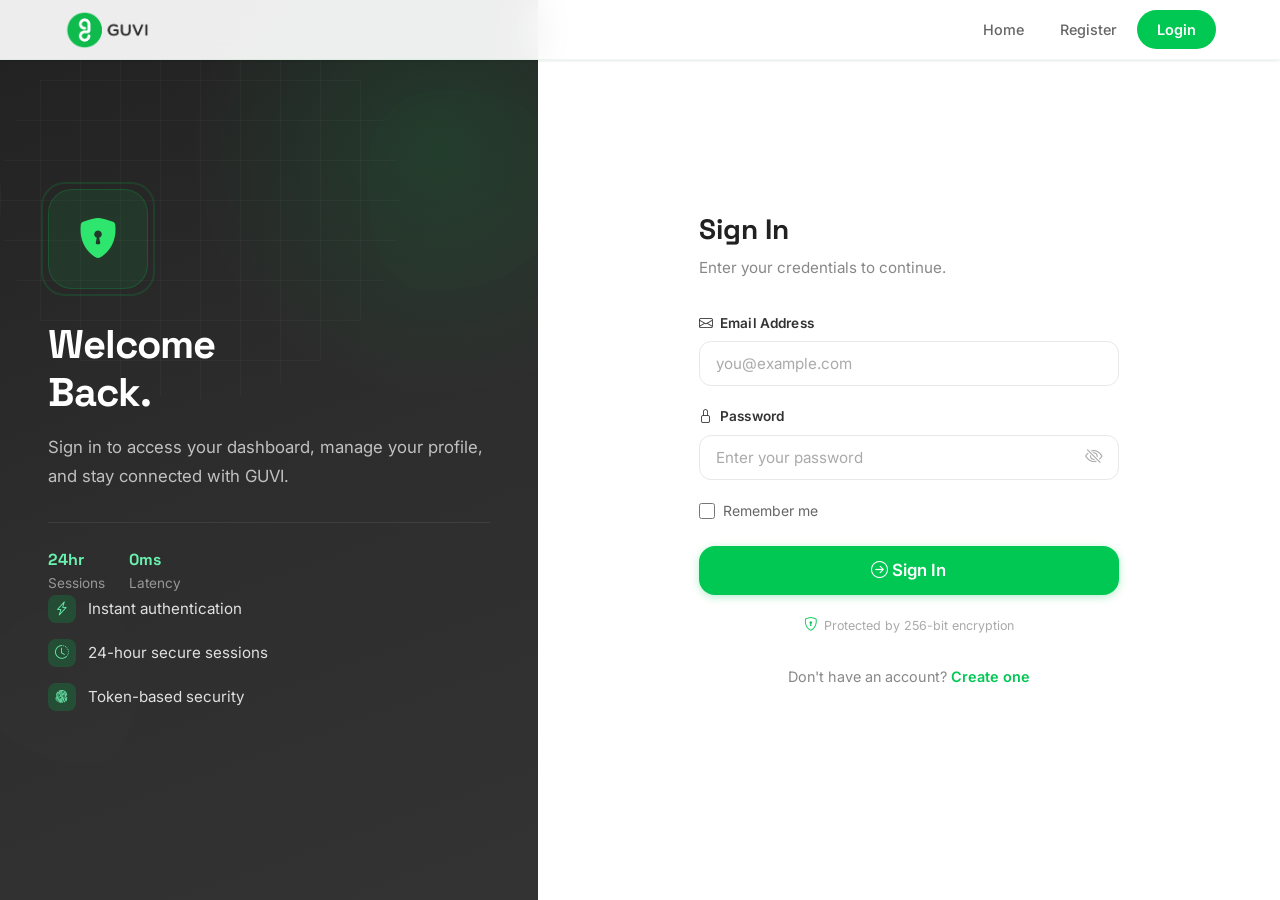
==== login.html @ ca003073 "GUVI User Registration & Profile Management System - HCL Internship Project" ====
<!DOCTYPE html>
<html lang="en">
<head>
    <meta charset="UTF-8">
    <meta name="viewport" content="width=device-width, initial-scale=1.0">
    <title>Login — GUVI</title>
    <link rel="preconnect" href="https://fonts.googleapis.com">
    <link rel="preconnect" href="https://fonts.gstatic.com" crossorigin>
    <link href="https://fonts.googleapis.com/css2?family=Space+Grotesk:wght@500;600;700&display=swap" rel="stylesheet">
    <link rel="icon" type="image/png" href="assets/Logo%20tab.png">
    <link rel="stylesheet" href="https://cdn.jsdelivr.net/npm/bootstrap-icons@1.11.0/font/bootstrap-icons.css">
    <link rel="stylesheet" href="css/style.css">
    <link rel="stylesheet" href="css/login.css">
</head>
<body>

    <!-- Navbar -->
    <nav class="guvi-navbar scrolled" id="navbar">
        <div class="container">
            <a class="navbar-brand" href="index.html" style="color:var(--gray-900)">
                <img src="assets/logo%20guvi%20frame.webp" alt="GUVI Logo" class="brand-logo">
            </a>
            <button class="nav-toggle" id="navToggle" style="color:var(--gray-900)"><i class="bi bi-list"></i></button>
            <div class="nav-links" id="navLinks">
                <a href="index.html" class="nav-link" style="color:var(--gray-600)">Home</a>
                <a href="register.html" class="nav-link" style="color:var(--gray-600)">Register</a>
                <a href="login.html" class="nav-link btn-nav">Login</a>
            </div>
        </div>
    </nav>

    <!-- Auth Layout -->
    <div class="auth-page login-page">

        <!-- Brand Panel (Left) -->
        <div class="auth-brand">
            <div class="floating-shapes">
                <div class="shape blob-1"></div>
                <div class="shape blob-2"></div>
            </div>
            <div class="auth-brand-content">
                <div class="login-hero-icon">
                    <i class="bi bi-shield-lock-fill"></i>
                </div>
                <h1 style="font-family:'Space Grotesk',sans-serif;">Welcome<br>Back.</h1>
                <p>Sign in to access your dashboard, manage your profile, and stay connected with GUVI.</p>
                <div class="brand-trust">
                    <div class="trust-stat"><span>24hr</span> Sessions</div>
                    <div class="trust-stat"><span>0ms</span> Latency</div>
                </div>
                <div class="auth-features">
                    <div class="auth-feature">
                        <i class="bi bi-lightning-charge"></i>
                        <span>Instant authentication</span>
                    </div>
                    <div class="auth-feature">
                        <i class="bi bi-clock-history"></i>
                        <span>24-hour secure sessions</span>
                    </div>
                    <div class="auth-feature">
                        <i class="bi bi-fingerprint"></i>
                        <span>Token-based security</span>
                    </div>
                </div>
            </div>
        </div>

        <!-- Form Panel (Right) -->
        <div class="auth-form-panel">
            <div class="auth-form-wrapper">
                <h2 style="font-family:'Space Grotesk',sans-serif;">Sign In</h2>
                <p class="lead">Enter your credentials to continue.</p>

                <form id="loginForm" class="login-form" novalidate>
                    <!-- Email -->
                    <div class="form-group">
                        <label class="form-label" for="email">
                            <i class="bi bi-envelope" style="margin-right:4px;"></i> Email Address
                        </label>
                        <input type="email" class="form-control" id="email" name="email" placeholder="you@example.com" autocomplete="email" required>
                        <div class="form-hint" id="emailHint"></div>
                    </div>

                    <!-- Password -->
                    <div class="form-group">
                        <label class="form-label" for="password">
                            <i class="bi bi-lock" style="margin-right:4px;"></i> Password
                        </label>
                        <div class="input-icon-wrapper">
                            <input type="password" class="form-control" id="password" name="password" placeholder="Enter your password" autocomplete="current-password" required>
                            <button type="button" class="toggle-btn" data-target="password" aria-label="Toggle password visibility">
                                <i class="bi bi-eye-slash"></i>
                            </button>
                        </div>
                    </div>

                    <!-- Remember / Forgot -->
                    <div class="remember-group">
                        <label>
                            <input type="checkbox" id="rememberMe"> Remember me
                        </label>
                    </div>

                    <!-- Submit -->
                    <button type="submit" class="btn btn-primary btn-lg btn-block btn-glow" id="submitBtn">
                        <span class="btn-text"><i class="bi bi-arrow-right-circle"></i> Sign In</span>
                        <span class="spinner" style="display:none;"></span>
                    </button>

                    <div class="secure-note">
                        <i class="bi bi-shield-lock"></i> Protected by 256-bit encryption
                    </div>
                </form>

                <div class="auth-footer">
                    Don't have an account? <a href="register.html">Create one</a>
                </div>
            </div>
        </div>
    </div>

    <!-- Toast Container -->
    <div id="toast-container"></div>

    <!-- Scripts -->
    <script src="https://cdn.jsdelivr.net/npm/jquery@3.7.1/dist/jquery.min.js"></script>
    <script src="js/login.js"></script>
</body>
</html>
---- css/style.css ----
/* =====================================================
   GUVI — Global Design System
   User Registration & Profile Management
   ===================================================== */

@import url('https://fonts.googleapis.com/css2?family=Inter:wght@300;400;500;600;700;800;900&display=swap');
@import url('https://fonts.googleapis.com/css2?family=Space+Grotesk:wght@500;600;700&display=swap');

/* ==================== CSS Variables ==================== */
/* Palette sourced from guvi.in brand */
:root {
    --primary: #00C853;
    --primary-light: #2EE66D;
    --primary-lighter: #69F0AE;
    --primary-dark: #00A844;
    --primary-50: #E8F5E9;

    --secondary: #2D2D2D;
    --secondary-light: #444444;
    --secondary-lighter: #666666;

    --accent: #FF5252;
    --accent-light: #FF867F;

    --success: #00C853;
    --error: #FF5252;
    --warning: #FFC107;
    --info: #2196F3;

    --gray-900: #212121;
    --gray-800: #2D2D2D;
    --gray-700: #333333;
    --gray-600: #666666;
    --gray-500: #888888;
    --gray-400: #AAAAAA;
    --gray-300: #D0D0D0;
    --gray-200: #E8E8E8;
    --gray-100: #F2F2F2;
    --gray-50: #F9F9F9;
    --white: #FFFFFF;

    --gradient-brand: linear-gradient(135deg, #00C853 0%, #00E676 100%);
    --gradient-hero: linear-gradient(160deg, #212121 0%, #2D2D2D 50%, #333333 100%);
    --gradient-dark: linear-gradient(135deg, #212121 0%, #2D2D2D 100%);
    --gradient-card: linear-gradient(135deg, rgba(255,255,255,0.95), rgba(255,255,255,0.85));
    --gradient-primary: linear-gradient(135deg, #00C853, #00E676);

    --shadow-xs: 0 1px 2px rgba(0,0,0,0.04);
    --shadow-sm: 0 1px 3px rgba(0,0,0,0.08), 0 1px 2px rgba(0,0,0,0.04);
    --shadow-md: 0 4px 6px -1px rgba(0,0,0,0.07), 0 2px 4px -2px rgba(0,0,0,0.05);
    --shadow-lg: 0 10px 15px -3px rgba(0,0,0,0.08), 0 4px 6px -4px rgba(0,0,0,0.04);
    --shadow-xl: 0 20px 25px -5px rgba(0,0,0,0.08), 0 8px 10px -6px rgba(0,0,0,0.04);
    --shadow-2xl: 0 25px 50px -12px rgba(0,0,0,0.2);
    --shadow-glow: 0 0 30px rgba(0,200,83,0.25);

    --radius-sm: 6px;
    --radius-md: 8px;
    --radius-lg: 12px;
    --radius-xl: 16px;
    --radius-2xl: 24px;
    --radius-full: 9999px;

    --ease-out: cubic-bezier(0.4, 0, 0.2, 1);
    --ease-spring: cubic-bezier(0.34, 1.56, 0.64, 1);
}

/* ==================== Reset ==================== */
*, *::before, *::after { margin: 0; padding: 0; box-sizing: border-box; }
html { scroll-behavior: smooth; }
body {
    font-family: 'Inter', -apple-system, BlinkMacSystemFont, 'Segoe UI', sans-serif;
    font-size: 1rem;
    line-height: 1.6;
    color: var(--gray-700);
    background: var(--gray-50);
    overflow-x: hidden;
    -webkit-font-smoothing: antialiased;
    -moz-osx-font-smoothing: grayscale;
}
a { color: var(--primary); text-decoration: none; transition: color 0.2s; }
a:hover { color: var(--primary-dark); }
img { max-width: 100%; display: block; }
ul { list-style: none; }

/* ==================== Typography ==================== */
h1, h2, h3, h4, h5, h6 { color: var(--gray-900); font-weight: 700; line-height: 1.25; font-family: 'Space Grotesk', 'Inter', sans-serif; }
h1 { font-size: clamp(2rem, 5vw, 3.5rem); }
h2 { font-size: clamp(1.5rem, 3vw, 2.25rem); }
h3 { font-size: 1.5rem; }
h4 { font-size: 1.25rem; }
.text-gradient {
    background: var(--gradient-brand);
    -webkit-background-clip: text;
    -webkit-text-fill-color: transparent;
    background-clip: text;
}
.text-gradient-hero {
    background: linear-gradient(135deg, #00C853 0%, #69F0AE 50%, #00E676 100%);
    -webkit-background-clip: text;
    -webkit-text-fill-color: transparent;
    background-clip: text;
    font-weight: 900;
}
.hero-title { font-family: 'Space Grotesk', sans-serif; letter-spacing: -2px; }
.hero-subtitle { max-width: 560px; margin-left: auto; margin-right: auto; }
.text-green { color: var(--primary); }
.text-muted { color: var(--gray-500) !important; }
.lead { font-size: 1.125rem; color: var(--gray-500); line-height: 1.7; }

/* ==================== Navbar ==================== */
.guvi-navbar {
    position: fixed;
    top: 0;
    left: 0;
    right: 0;
    z-index: 1000;
    padding: 1rem 0;
    transition: all 0.35s var(--ease-out);
}
.guvi-navbar.scrolled {
    background: rgba(255,255,255,0.92);
    backdrop-filter: blur(20px);
    -webkit-backdrop-filter: blur(20px);
    box-shadow: 0 1px 3px rgba(0,0,0,0.06), 0 1px 2px rgba(0,0,0,0.04);
    padding: 0.6rem 0;
    border-bottom: 1px solid rgba(0,200,83,0.08);
}
.guvi-navbar .container {
    max-width: 1200px;
    margin: 0 auto;
    padding: 0 1.5rem;
    display: flex;
    align-items: center;
    justify-content: space-between;
}
.navbar-brand {
    display: flex;
    align-items: center;
    gap: 10px;
    font-size: 1.35rem;
    font-weight: 800;
    color: var(--white);
    text-decoration: none;
    letter-spacing: -0.5px;
}
.guvi-navbar.scrolled .navbar-brand { color: var(--gray-900); }
.brand-icon {
    width: 36px;
    height: 36px;
    background: var(--primary);
    border-radius: var(--radius-md);
    display: flex;
    align-items: center;
    justify-content: center;
    font-weight: 900;
    font-size: 1.1rem;
    color: var(--white);
    flex-shrink: 0;
}
.brand-logo {
    height: 40px;
    width: auto;
    object-fit: contain;
    flex-shrink: 0;
    transition: transform 0.3s ease;
}
.brand-logo:hover {
    transform: scale(1.05);
}
.footer-brand .brand-logo {
    height: 44px;
    filter: brightness(0) invert(1);
}
.nav-links {
    display: flex;
    align-items: center;
    gap: 0.25rem;
}
.nav-links .nav-link {
    padding: 0.5rem 1rem;
    color: rgba(255,255,255,0.8);
    font-weight: 500;
    font-size: 0.9rem;
    border-radius: var(--radius-md);
    transition: all 0.2s var(--ease-out);
    text-decoration: none;
}
.nav-links .nav-link:hover,
.nav-links .nav-link.active { color: var(--white); background: rgba(255,255,255,0.1); }
.guvi-navbar.scrolled .nav-link { color: var(--gray-600); }
.guvi-navbar.scrolled .nav-link:hover,
.guvi-navbar.scrolled .nav-link.active { color: var(--gray-900); background: var(--gray-100); }
.nav-link.btn-nav {
    background: var(--primary) !important;
    color: var(--white) !important;
    padding: 0.5rem 1.25rem;
    border-radius: var(--radius-full);
    font-weight: 600;
}
.nav-link.btn-nav:hover { background: var(--primary-dark) !important; transform: translateY(-1px); box-shadow: var(--shadow-glow); }

/* Mobile nav */
.nav-toggle {
    display: none;
    background: none;
    border: none;
    color: var(--white);
    font-size: 1.5rem;
    cursor: pointer;
    padding: 0.25rem;
}
.guvi-navbar.scrolled .nav-toggle { color: var(--gray-900); }

@media (max-width: 768px) {
    .nav-toggle { display: block; }
    .nav-links {
        display: none;
        position: absolute;
        top: 100%;
        left: 0;
        right: 0;
        flex-direction: column;
        background: var(--white);
        box-shadow: var(--shadow-lg);
        padding: 1rem;
        gap: 0.25rem;
        border-radius: 0 0 var(--radius-lg) var(--radius-lg);
    }
    .nav-links.show { display: flex; }
    .nav-links .nav-link { color: var(--gray-600); padding: 0.75rem 1rem; }
    .nav-links .nav-link:hover { background: var(--gray-100); color: var(--gray-900); }
}

/* ==================== Buttons ==================== */
.btn {
    display: inline-flex;
    align-items: center;
    justify-content: center;
    gap: 8px;
    padding: 0.7rem 1.75rem;
    font-family: inherit;
    font-size: 0.95rem;
    font-weight: 600;
    border: none;
    border-radius: var(--radius-lg);
    cursor: pointer;
    transition: all 0.25s var(--ease-out);
    text-decoration: none;
    position: relative;
    overflow: hidden;
}
.btn::after {
    content: '';
    position: absolute;
    inset: 0;
    background: linear-gradient(rgba(255,255,255,0.15), transparent);
    opacity: 0;
    transition: opacity 0.25s;
}
.btn:hover::after { opacity: 1; }
.btn:active { transform: scale(0.97); }

.btn-primary {
    background: var(--primary);
    color: var(--white);
    box-shadow: 0 2px 8px rgba(0,200,83,0.3);
    border-radius: var(--radius-full);
}
.btn-primary:hover {
    transform: translateY(-2px);
    box-shadow: 0 6px 20px rgba(0,200,83,0.4);
    background: var(--primary-dark);
    color: var(--white);
}

.btn-outline {
    background: transparent;
    color: var(--white);
    border: 2px solid rgba(255,255,255,0.3);
}
.btn-outline:hover {
    background: rgba(255,255,255,0.1);
    border-color: rgba(255,255,255,0.5);
    color: var(--white);
}

.btn-secondary {
    background: var(--gray-100);
    color: var(--gray-700);
}
.btn-secondary:hover {
    background: var(--gray-200);
    transform: translateY(-2px);
    color: var(--gray-900);
}

.btn-danger {
    background: var(--error);
    color: var(--white);
}
.btn-danger:hover { background: #DC2626; transform: translateY(-2px); }

.btn-lg { padding: 0.9rem 2.25rem; font-size: 1.05rem; border-radius: var(--radius-xl); }
.btn-block { width: 100%; }

.btn-loading {
    pointer-events: none;
    opacity: 0.85;
}
.btn-loading .btn-text { visibility: hidden; }
.btn-loading .spinner {
    position: absolute;
    width: 22px;
    height: 22px;
    border: 2.5px solid rgba(255,255,255,0.3);
    border-top-color: var(--white);
    border-radius: 50%;
    animation: spin 0.6s linear infinite;
}

/* ==================== Form Styles ==================== */
.form-group {
    position: relative;
    margin-bottom: 1.25rem;
}
.form-label {
    display: block;
    font-size: 0.85rem;
    font-weight: 600;
    color: var(--gray-700);
    margin-bottom: 0.4rem;
    letter-spacing: 0.01em;
}
.form-control {
    width: 100%;
    padding: 0.75rem 1rem;
    font-family: inherit;
    font-size: 0.95rem;
    color: var(--gray-800);
    background: var(--white);
    border: 1.5px solid var(--gray-200);
    border-radius: var(--radius-lg);
    outline: none;
    transition: all 0.25s var(--ease-out);
}
.form-control:hover { border-color: var(--gray-300); }
.form-control:focus {
    border-color: var(--primary);
    box-shadow: 0 0 0 3px rgba(0,200,83,0.12);
}
.form-control::placeholder { color: var(--gray-400); }

.form-control.is-valid { border-color: var(--success); }
.form-control.is-valid:focus { box-shadow: 0 0 0 3px rgba(0,200,83,0.12); }
.form-control.is-invalid { border-color: var(--error); }
.form-control.is-invalid:focus { box-shadow: 0 0 0 3px rgba(255,82,82,0.12); }

.form-hint {
    font-size: 0.8rem;
    margin-top: 0.35rem;
    color: var(--gray-500);
}
.form-hint.error { color: var(--error); }
.form-hint.success { color: var(--success); }

.input-icon-wrapper {
    position: relative;
}
.input-icon-wrapper .form-control { padding-right: 2.75rem; }
.input-icon-wrapper .toggle-btn {
    position: absolute;
    right: 0.75rem;
    top: 50%;
    transform: translateY(-50%);
    background: none;
    border: none;
    color: var(--gray-400);
    cursor: pointer;
    font-size: 1.1rem;
    padding: 0.25rem;
    transition: color 0.2s;
}
.input-icon-wrapper .toggle-btn:hover { color: var(--gray-600); }

/* Password strength meter */
.strength-meter {
    height: 4px;
    background: var(--gray-200);
    border-radius: var(--radius-full);
    margin-top: 0.5rem;
    overflow: hidden;
}
.strength-meter .bar {
    height: 100%;
    width: 0;
    border-radius: var(--radius-full);
    transition: width 0.4s var(--ease-out), background 0.4s;
}
.strength-meter .bar.weak { width: 25%; background: var(--error); }
.strength-meter .bar.fair { width: 50%; background: #F97316; }
.strength-meter .bar.good { width: 75%; background: var(--accent); }
.strength-meter .bar.strong { width: 100%; background: var(--success); }

.strength-text {
    font-size: 0.75rem;
    font-weight: 600;
    margin-top: 0.3rem;
    text-transform: uppercase;
    letter-spacing: 0.05em;
}

/* ==================== Cards ==================== */
.card {
    background: var(--white);
    border-radius: var(--radius-xl);
    box-shadow: var(--shadow-sm);
    border: 1px solid var(--gray-100);
    transition: all 0.35s var(--ease-out);
}
.card:hover {
    box-shadow: var(--shadow-xl);
    transform: translateY(-6px);
    border-color: rgba(0,200,83,0.15);
}
.card-body { padding: 2rem; }

.glass-card {
    background: rgba(255,255,255,0.08);
    backdrop-filter: blur(24px);
    -webkit-backdrop-filter: blur(24px);
    border: 1px solid rgba(255,255,255,0.12);
    border-radius: var(--radius-xl);
}

/* ==================== Toast Notifications ==================== */
#toast-container {
    position: fixed;
    bottom: 1.5rem;
    right: 1.5rem;
    z-index: 9999;
    display: flex;
    flex-direction: column;
    gap: 0.6rem;
    pointer-events: none;
}
.toast {
    pointer-events: auto;
    display: flex;
    align-items: center;
    gap: 0.75rem;
    padding: 0.9rem 1.25rem;
    border-radius: var(--radius-lg);
    color: var(--white);
    font-size: 0.9rem;
    font-weight: 500;
    min-width: 280px;
    max-width: 420px;
    box-shadow: var(--shadow-xl);
    animation: toastIn 0.35s var(--ease-spring);
    position: relative;
    overflow: hidden;
}
.toast.removing { animation: toastOut 0.3s var(--ease-out) forwards; }
.toast.success { background: var(--success); }
.toast.error { background: var(--error); }
.toast.warning { background: var(--warning); color: var(--gray-900); }
.toast.info { background: var(--info); }
.toast i { font-size: 1.15rem; flex-shrink: 0; }

/* ==================== Auth Page Layout ==================== */
.auth-page {
    min-height: 100vh;
    display: flex;
}
.auth-brand {
    flex: 0 0 42%;
    background: var(--gradient-hero);
    position: relative;
    display: flex;
    flex-direction: column;
    justify-content: center;
    padding: 3rem;
    overflow: hidden;
}
.auth-brand::before {
    content: '';
    position: absolute;
    width: 500px;
    height: 500px;
    border-radius: 50%;
    background: radial-gradient(circle, rgba(0,200,83,0.12) 0%, transparent 70%);
    top: -100px;
    right: -150px;
    animation: floatBlob 15s ease-in-out infinite;
}
.auth-brand::after {
    content: '';
    position: absolute;
    width: 400px;
    height: 400px;
    border-radius: 50%;
    background: radial-gradient(circle, rgba(0,230,118,0.08) 0%, transparent 70%);
    bottom: -80px;
    left: -100px;
    animation: floatBlob 12s ease-in-out infinite reverse;
}
.auth-brand-content {
    position: relative;
    z-index: 1;
}
.auth-brand h1 {
    color: var(--white);
    font-size: 2.25rem;
    margin-bottom: 1rem;
    line-height: 1.2;
}
.auth-brand p {
    color: rgba(255,255,255,0.7);
    font-size: 1.05rem;
    margin-bottom: 2rem;
    line-height: 1.7;
}
.auth-features {
    display: flex;
    flex-direction: column;
    gap: 1rem;
}
.auth-feature {
    display: flex;
    align-items: center;
    gap: 0.75rem;
    color: rgba(255,255,255,0.85);
    font-size: 0.95rem;
}
.auth-feature i {
    width: 28px;
    height: 28px;
    border-radius: var(--radius-md);
    background: rgba(0,200,83,0.2);
    display: flex;
    align-items: center;
    justify-content: center;
    font-size: 0.85rem;
    color: var(--primary-lighter);
    flex-shrink: 0;
}
.auth-form-panel {
    flex: 1;
    display: flex;
    align-items: center;
    justify-content: center;
    padding: 2rem;
    background: var(--white);
}
.auth-form-wrapper {
    width: 100%;
    max-width: 420px;
}
.auth-form-wrapper h2 {
    font-size: 1.75rem;
    margin-bottom: 0.5rem;
}
.auth-form-wrapper .lead {
    margin-bottom: 2rem;
    font-size: 0.95rem;
}
.auth-footer {
    text-align: center;
    margin-top: 1.75rem;
    font-size: 0.9rem;
    color: var(--gray-500);
}
.auth-footer a { font-weight: 600; }

@media (max-width: 992px) {
    .auth-brand { display: none; }
    .auth-form-panel { padding: 2rem 1.5rem; }
}

/* ==================== Avatar ==================== */
.avatar {
    width: 72px;
    height: 72px;
    border-radius: 50%;
    background: var(--primary);
    display: flex;
    align-items: center;
    justify-content: center;
    font-weight: 800;
    font-size: 1.5rem;
    color: var(--white);
    flex-shrink: 0;
    box-shadow: 0 4px 12px rgba(0,200,83,0.25);
}
.avatar-lg { width: 88px; height: 88px; font-size: 1.75rem; }

/* ==================== Section Styling ==================== */
.section {
    padding: 5rem 0;
}
.section-header {
    text-align: center;
    margin-bottom: 3.5rem;
}
.section-header h2 { margin-bottom: 0.75rem; }
.section-header .lead { max-width: 560px; margin: 0 auto; }

.section-badge {
    display: inline-flex;
    align-items: center;
    gap: 6px;
    padding: 0.35rem 0.85rem;
    background: var(--primary-50);
    color: var(--primary);
    font-size: 0.8rem;
    font-weight: 600;
    border-radius: var(--radius-full);
    margin-bottom: 1rem;
    text-transform: uppercase;
    letter-spacing: 0.05em;
}

/* ==================== Hero Section ==================== */
.hero {
    min-height: 100vh;
    background: var(--gradient-hero);
    display: flex;
    align-items: center;
    position: relative;
    overflow: hidden;
    padding: 7rem 0 4rem;
}
.hero-content {
    position: relative;
    z-index: 2;
    text-align: center;
    max-width: 720px;
    margin: 0 auto;
}
.hero h1 {
    color: var(--white);
    font-size: clamp(2.5rem, 6vw, 4rem);
    font-weight: 900;
    line-height: 1.1;
    margin-bottom: 1.25rem;
    letter-spacing: -1.5px;
    animation: fadeInUp 0.7s var(--ease-out);
}
.hero .lead {
    color: rgba(255,255,255,0.6);
    font-size: 1.15rem;
    margin-bottom: 2.5rem;
    max-width: 560px;
    margin-left: auto;
    margin-right: auto;
    animation: fadeInUp 0.7s var(--ease-out) 0.1s both;
}
.hero-actions {
    display: flex;
    gap: 1rem;
    justify-content: center;
    flex-wrap: wrap;
    animation: fadeInUp 0.7s var(--ease-out) 0.2s both;
}
.hero-stats {
    display: flex;
    gap: 3rem;
    justify-content: center;
    margin-top: 4rem;
    padding-top: 3rem;
    border-top: 1px solid rgba(255,255,255,0.08);
    animation: fadeIn 1s var(--ease-out) 0.5s both;
}
.hero-stats.glass-stats {
    background: rgba(255,255,255,0.04);
    backdrop-filter: blur(12px);
    -webkit-backdrop-filter: blur(12px);
    border: 1px solid rgba(255,255,255,0.06);
    border-radius: var(--radius-2xl);
    padding: 2rem 3rem;
    margin-top: 3rem;
}
.hero-stat { text-align: center; }
.stat-icon {
    width: 36px; height: 36px;
    border-radius: var(--radius-lg);
    background: rgba(0,200,83,0.12);
    display: flex; align-items: center; justify-content: center;
    margin: 0 auto 0.5rem;
    font-size: 1rem;
    color: var(--primary-lighter);
}
.hero-stat .number { font-size: 2rem; font-weight: 800; color: var(--white); font-family: 'Space Grotesk', sans-serif; }
.hero-stat .label {
    font-size: 0.78rem; color: rgba(255,255,255,0.45);
    margin-top: 0.25rem; text-transform: uppercase; letter-spacing: 0.06em;
}

/* ==================== Feature Cards ==================== */
.feature-grid {
    display: grid;
    grid-template-columns: repeat(3, 1fr);
    gap: 1.5rem;
}
.feature-card .card-body {
    text-align: center;
    padding: 2.5rem 2rem;
}
.feature-icon {
    width: 56px; height: 56px;
    border-radius: var(--radius-xl);
    display: flex; align-items: center; justify-content: center;
    font-size: 1.4rem;
    margin: 0 auto 1.25rem;
}
.feature-icon.green { background: #E8F5E9; color: #00C853; }
.feature-icon.blue { background: #E3F2FD; color: #2196F3; }
.feature-icon.amber { background: #FFF8E1; color: #FF9800; }
.feature-icon-wrapper {
    width: 72px; height: 72px;
    border-radius: var(--radius-2xl);
    display: flex; align-items: center; justify-content: center;
    margin: 0 auto 1.25rem;
    position: relative;
}
.feature-icon-wrapper.green-glow { background: radial-gradient(circle, rgba(0,200,83,0.08) 0%, transparent 70%); }
.feature-icon-wrapper.blue-glow { background: radial-gradient(circle, rgba(33,150,243,0.08) 0%, transparent 70%); }
.feature-icon-wrapper.amber-glow { background: radial-gradient(circle, rgba(255,152,0,0.08) 0%, transparent 70%); }
.card-tag {
    display: inline-flex;
    align-items: center;
    gap: 0.4rem;
    margin-top: 1rem;
    padding: 0.3rem 0.75rem;
    background: var(--gray-50);
    border-radius: var(--radius-full);
    font-size: 0.75rem;
    font-weight: 600;
    color: var(--gray-500);
    border: 1px solid var(--gray-100);
}
.card-tag i { color: var(--primary); font-size: 0.7rem; }
.feature-card h4 { margin-bottom: 0.6rem; font-size: 1.15rem; }
.feature-card p { color: var(--gray-500); font-size: 0.9rem; }

/* ==================== Steps / How It Works ==================== */
.steps-grid {
    display: grid;
    grid-template-columns: repeat(4, 1fr);
    gap: 2rem;
    position: relative;
}
.steps-grid::before {
    content: '';
    position: absolute;
    top: 28px;
    left: 12%; right: 12%;
    height: 2px;
    background: linear-gradient(90deg, var(--primary), var(--secondary-light));
    opacity: 0.15;
}
.step-card { text-align: center; position: relative; }
.step-number {
    width: 56px; height: 56px;
    border-radius: var(--radius-full);
    display: flex; align-items: center; justify-content: center;
    font-size: 1.25rem; font-weight: 800;
    margin: 0 auto 1.25rem;
    background: var(--white);
    border: 2px solid var(--gray-200);
    color: var(--gray-500);
    position: relative; z-index: 1;
    transition: all 0.3s;
}
.step-card:hover .step-number {
    background: var(--gradient-brand);
    border-color: transparent;
    color: var(--white);
    box-shadow: var(--shadow-glow);
}
.step-card h4 { font-size: 1rem; margin-bottom: 0.4rem; }
.step-card p { font-size: 0.85rem; color: var(--gray-500); }

/* ==================== Tech Stack ==================== */
.tech-grid {
    display: flex;
    flex-wrap: wrap;
    gap: 1rem;
    justify-content: center;
}
.tech-badge {
    display: flex; align-items: center; gap: 0.6rem;
    padding: 0.7rem 1.25rem;
    background: var(--white);
    border: 1px solid var(--gray-200);
    border-radius: var(--radius-full);
    font-size: 0.9rem; font-weight: 600;
    color: var(--gray-700);
    transition: all 0.25s;
}
.tech-badge:hover {
    border-color: var(--primary);
    box-shadow: 0 0 0 3px var(--primary-50);
    transform: translateY(-2px);
}
.tech-badge i { font-size: 1.1rem; }
/* Tech badge colors */
.tech-php:hover { border-color: #7B7FB5; color: #7B7FB5; }
.tech-mysql:hover { border-color: #00758F; color: #00758F; }
.tech-mongo:hover { border-color: #4DB33D; color: #4DB33D; }
.tech-redis:hover { border-color: #DC382D; color: #DC382D; }
.tech-js:hover { border-color: #F7DF1E; color: #B8A900; }
.tech-jq:hover { border-color: #0769AD; color: #0769AD; }
.tech-html:hover { border-color: #E34F26; color: #E34F26; }
.tech-css:hover { border-color: #1572B6; color: #1572B6; }
.tech-bi:hover { border-color: #7952B3; color: #7952B3; }

/* ==================== Architecture Grid ==================== */
.arch-grid {
    display: grid;
    grid-template-columns: repeat(3, 1fr);
    gap: 1.5rem;
}
.arch-card {
    background: var(--white);
    border-radius: var(--radius-xl);
    padding: 2rem;
    text-align: center;
    box-shadow: var(--shadow-sm);
    border: 1px solid var(--gray-100);
    position: relative;
    transition: all 0.3s var(--ease-out);
}
.arch-card:hover {
    box-shadow: var(--shadow-lg);
    transform: translateY(-4px);
}
.arch-icon {
    width: 56px; height: 56px;
    border-radius: var(--radius-xl);
    display: flex; align-items: center; justify-content: center;
    font-size: 1.4rem;
    margin: 0 auto 1rem;
}
.arch-card h4 { margin-bottom: 0.5rem; font-size: 1.1rem; }
.arch-card p { font-size: 0.88rem; color: var(--gray-500); line-height: 1.6; }
.arch-arrow {
    position: absolute;
    right: -1.25rem;
    top: 50%;
    transform: translateY(-50%);
    width: 28px; height: 28px;
    border-radius: 50%;
    background: var(--white);
    border: 1px solid var(--gray-200);
    display: flex; align-items: center; justify-content: center;
    font-size: 0.75rem;
    color: var(--gray-400);
    z-index: 3;
}
@media (max-width: 768px) {
    .arch-grid { grid-template-columns: 1fr; }
    .arch-arrow { display: none; }
}

/* ==================== CTA Section ==================== */
.cta-section {
    background: var(--gradient-hero);
    padding: 5rem 0;
    text-align: center;
    position: relative;
    overflow: hidden;
}
.cta-section h2 { color: var(--white); margin-bottom: 1rem; }
.cta-section p { color: rgba(255,255,255,0.6); margin-bottom: 2rem; max-width: 480px; margin-left: auto; margin-right: auto; }

/* Landing responsive */
@media (max-width: 992px) {
    .feature-grid { grid-template-columns: repeat(2, 1fr); }
    .steps-grid { grid-template-columns: repeat(2, 1fr); }
    .steps-grid::before { display: none; }
    .hero-stats { gap: 2rem; }
}
@media (max-width: 576px) {
    .feature-grid { grid-template-columns: 1fr; }
    .steps-grid { grid-template-columns: 1fr; }
    .hero-stats { flex-direction: column; gap: 1.5rem; }
}

/* ==================== Decorative Backgrounds ==================== */
.bg-dots {
    background-image: radial-gradient(var(--gray-200) 1px, transparent 1px);
    background-size: 24px 24px;
}

.floating-shapes {
    position: absolute;
    inset: 0;
    overflow: hidden;
    pointer-events: none;
}
.floating-shapes .shape {
    position: absolute;
    border-radius: 50%;
    opacity: 0.08;
}
.floating-shapes .shape-1 {
    width: 300px; height: 300px;
    background: var(--primary);
    top: -60px; right: -60px;
    animation: floatBlob 20s ease-in-out infinite;
}
.floating-shapes .shape-2 {
    width: 200px; height: 200px;
    background: var(--secondary-light);
    bottom: 10%; left: -40px;
    animation: floatBlob 15s ease-in-out infinite reverse;
}
.floating-shapes .shape-3 {
    width: 150px; height: 150px;
    background: var(--accent);
    top: 40%; right: 10%;
    animation: floatBlob 18s ease-in-out infinite 3s;
}

/* ==================== Keyframe Animations ==================== */
@keyframes fadeInUp {
    from { opacity: 0; transform: translateY(24px); }
    to { opacity: 1; transform: translateY(0); }
}
@keyframes fadeIn {
    from { opacity: 0; }
    to { opacity: 1; }
}
@keyframes slideInRight {
    from { opacity: 0; transform: translateX(24px); }
    to { opacity: 1; transform: translateX(0); }
}
@keyframes spin {
    to { transform: rotate(360deg); }
}
@keyframes toastIn {
    from { opacity: 0; transform: translateX(100px) scale(0.9); }
    to { opacity: 1; transform: translateX(0) scale(1); }
}
@keyframes toastOut {
    to { opacity: 0; transform: translateX(100px) scale(0.9); }
}
@keyframes floatBlob {
    0%, 100% { transform: translate(0, 0) scale(1); }
    33% { transform: translate(30px, -20px) scale(1.05); }
    66% { transform: translate(-15px, 15px) scale(0.95); }
}
@keyframes pulse-ring {
    0% { transform: scale(0.9); opacity: 1; }
    100% { transform: scale(1.5); opacity: 0; }
}
@keyframes shimmer {
    0% { background-position: -400px 0; }
    100% { background-position: 400px 0; }
}

/* Animation triggers */
.animate-in {
    opacity: 0;
    transform: translateY(24px);
    transition: opacity 0.6s var(--ease-out), transform 0.6s var(--ease-out);
}
.animate-in.visible {
    opacity: 1;
    transform: translateY(0);
}
.delay-1 { transition-delay: 0.1s; }
.delay-2 { transition-delay: 0.2s; }
.delay-3 { transition-delay: 0.3s; }
.delay-4 { transition-delay: 0.4s; }

/* ==================== Divider ==================== */
.divider {
    display: flex;
    align-items: center;
    gap: 1rem;
    margin: 1.5rem 0;
    color: var(--gray-400);
    font-size: 0.8rem;
    text-transform: uppercase;
    letter-spacing: 0.05em;
}
.divider::before, .divider::after {
    content: '';
    flex: 1;
    height: 1px;
    background: var(--gray-200);
}

/* ==================== Footer ==================== */
.site-footer {
    background: var(--gray-900);
    color: rgba(255,255,255,0.6);
    padding: 3rem 0 2rem;
}
.site-footer a { color: rgba(255,255,255,0.7); }
.site-footer a:hover { color: var(--white); }
.footer-brand {
    display: flex;
    align-items: center;
    gap: 10px;
    font-size: 1.2rem;
    font-weight: 800;
    color: var(--white);
    margin-bottom: 0.75rem;
}
.footer-bottom {
    margin-top: 2rem;
    padding-top: 1.5rem;
    border-top: 1px solid rgba(255,255,255,0.08);
    font-size: 0.85rem;
    text-align: center;
}
.footer-bottom strong { color: var(--primary-lighter); }
.footer-links {
    display: flex;
    gap: 1.5rem;
    margin-bottom: 0;
}
.footer-links a {
    font-size: 0.9rem;
    color: rgba(255,255,255,0.5);
    transition: color 0.2s;
}
.footer-links a:hover { color: var(--primary-lighter); }

/* ==================== Utilities ==================== */
.container {
    max-width: 1200px;
    margin: 0 auto;
    padding: 0 1.5rem;
}
.text-center { text-align: center; }
.fw-600 { font-weight: 600; }
.fw-700 { font-weight: 700; }
.mt-1 { margin-top: 0.5rem; }
.mt-2 { margin-top: 1rem; }
.mt-3 { margin-top: 1.5rem; }
.mb-1 { margin-bottom: 0.5rem; }
.mb-2 { margin-bottom: 1rem; }
.mb-3 { margin-bottom: 1.5rem; }
.gap-1 { gap: 0.5rem; }
.gap-2 { gap: 1rem; }
.gap-3 { gap: 1.5rem; }

/* ==================== Cursor Glow ==================== */
.cursor-glow {
    position: fixed;
    width: 400px; height: 400px;
    border-radius: 50%;
    background: radial-gradient(circle, rgba(0,200,83,0.06) 0%, transparent 70%);
    pointer-events: none;
    z-index: 0;
    transform: translate(-50%, -50%);
    transition: opacity 0.3s;
    opacity: 0;
}
.cursor-glow.active { opacity: 1; }

/* ==================== Ripple Effect ==================== */
.btn .ripple {
    position: absolute;
    border-radius: 50%;
    background: rgba(255,255,255,0.35);
    transform: scale(0);
    animation: rippleAnim 0.6s linear;
    pointer-events: none;
}
@keyframes rippleAnim {
    to { transform: scale(4); opacity: 0; }
}

/* ==================== Tilt Card ==================== */
.tilt-card {
    transform-style: preserve-3d;
    perspective: 1000px;
}
.tilt-card .card-body { transform: translateZ(20px); }

/* ==================== Typewriter ==================== */
.typewriter {
    border-right: 3px solid var(--primary);
    animation: blink-caret 0.7s step-end infinite;
    white-space: nowrap;
    overflow: hidden;
    display: inline-block;
}
@keyframes blink-caret {
    0%, 100% { border-color: var(--primary); }
    50% { border-color: transparent; }
}

/* ==================== Counter Animation ==================== */
.counter-animated { display: inline-block; }

/* ==================== Particle Canvas ==================== */
#particles-canvas {
    position: absolute;
    inset: 0;
    z-index: 1;
    pointer-events: none;
}

/* ==================== Floating Label ==================== */
.form-group-float { position: relative; margin-bottom: 1.25rem; }
.form-group-float .form-control {
    padding-top: 1.25rem;
    padding-bottom: 0.5rem;
}
.form-group-float .float-label {
    position: absolute;
    left: 1rem; top: 50%;
    transform: translateY(-50%);
    font-size: 0.95rem;
    color: var(--gray-400);
    pointer-events: none;
    transition: all 0.25s var(--ease-out);
    transform-origin: left;
}
.form-group-float .form-control:focus ~ .float-label,
.form-group-float .form-control:not(:placeholder-shown) ~ .float-label {
    top: 0.5rem;
    transform: translateY(0) scale(0.78);
    color: var(--primary);
    font-weight: 600;
}

/* ==================== Success Confetti ==================== */
.confetti-piece {
    position: fixed;
    z-index: 99999;
    width: 10px; height: 10px;
    pointer-events: none;
    animation: confettiFall 2.5s ease-in forwards;
}
@keyframes confettiFall {
    0% { opacity: 1; transform: translateY(0) rotate(0deg) scale(1); }
    100% { opacity: 0; transform: translateY(100vh) rotate(720deg) scale(0.3); }
}

/* ==================== Tooltip ==================== */
.tooltip-wrap { position: relative; }
.tooltip-wrap .tip {
    position: absolute;
    bottom: calc(100% + 8px);
    left: 50%;
    transform: translateX(-50%) translateY(4px);
    background: var(--gray-800);
    color: var(--white);
    font-size: 0.78rem;
    font-weight: 500;
    padding: 0.4rem 0.75rem;
    border-radius: var(--radius-md);
    white-space: nowrap;
    pointer-events: none;
    opacity: 0;
    transition: all 0.2s var(--ease-out);
    z-index: 50;
}
.tooltip-wrap .tip::after {
    content: '';
    position: absolute;
    top: 100%; left: 50%;
    transform: translateX(-50%);
    border: 5px solid transparent;
    border-top-color: var(--gray-800);
}
.tooltip-wrap:hover .tip {
    opacity: 1;
    transform: translateX(-50%) translateY(0);
}

/* ==================== Focus Pulse on Input ==================== */
.form-control.focus-pulse {
    animation: inputPulse 0.3s var(--ease-spring);
}
@keyframes inputPulse {
    0% { box-shadow: 0 0 0 0px rgba(0,200,83,0.3); }
    100% { box-shadow: 0 0 0 3px rgba(0,200,83,0.12); }
}

/* ==================== Shake invalid ==================== */
.shake {
    animation: shakeAnim 0.4s ease;
}
@keyframes shakeAnim {
    10%, 90% { transform: translateX(-2px); }
    20%, 80% { transform: translateX(4px); }
    30%, 50%, 70% { transform: translateX(-6px); }
    40%, 60% { transform: translateX(6px); }
}

/* ==================== Progress Ring ==================== */
.progress-ring {
    position: relative;
    width: 48px; height: 48px;
    display: inline-flex;
    align-items: center;
    justify-content: center;
}
.progress-ring svg { transform: rotate(-90deg); }
.progress-ring circle {
    fill: none;
    stroke-width: 4;
    stroke-linecap: round;
    transition: stroke-dashoffset 0.6s var(--ease-out);
}
.progress-ring .bg { stroke: var(--gray-200); }
.progress-ring .fg { stroke: var(--primary); }
.progress-ring .pct {
    position: absolute;
    font-size: 0.65rem;
    font-weight: 700;
    color: var(--gray-700);
}

/* ==================== Scroll Progress Bar ==================== */
.scroll-progress {
    position: fixed;
    top: 0; left: 0;
    height: 3px;
    background: var(--primary);
    z-index: 10001;
    transition: width 0.1s;
    width: 0%;
    box-shadow: 0 0 6px rgba(0,200,83,0.4);
}

/* ==================== Magnetic Button ==================== */
.btn-magnetic {
    transition: transform 0.2s var(--ease-out);
}

/* ==================== Hover Glow Ring on Cards ==================== */
.card-glow {
    position: relative;
    overflow: hidden;
}
.card-glow::before {
    content: '';
    position: absolute;
    width: 120px; height: 120px;
    border-radius: 50%;
    background: radial-gradient(circle, rgba(0,200,83,0.15), transparent 70%);
    pointer-events: none;
    opacity: 0;
    transform: translate(-50%, -50%);
    transition: opacity 0.3s;
    z-index: 0;
}
.card-glow:hover::before { opacity: 1; }
.card-glow > * { position: relative; z-index: 1; }

/* ==================== Toast with Progress ==================== */
.toast-progress {
    position: absolute;
    bottom: 0; left: 0;
    height: 3px;
    background: rgba(255,255,255,0.4);
    border-radius: 0 0 var(--radius-lg) var(--radius-lg);
    animation: toastProgress 4.5s linear forwards;
}
@keyframes toastProgress {
    from { width: 100%; }
    to { width: 0%; }
}

/* ==================== Theme Toggle ==================== */
.theme-toggle {
    position: fixed;
    bottom: 1.5rem;
    left: 1.5rem;
    z-index: 9998;
    width: 44px; height: 44px;
    border-radius: var(--radius-full);
    background: var(--white);
    border: 1px solid var(--gray-200);
    box-shadow: var(--shadow-md);
    display: flex;
    align-items: center;
    justify-content: center;
    cursor: pointer;
    font-size: 1.1rem;
    color: var(--gray-600);
    transition: all 0.25s;
}
.theme-toggle:hover {
    transform: scale(1.1);
    box-shadow: var(--shadow-lg);
}

/* ==================== Back to Top ==================== */
.back-to-top {
    position: fixed;
    bottom: 1.5rem;
    right: 1.5rem;
    z-index: 9998;
    width: 44px; height: 44px;
    border-radius: var(--radius-full);
    background: var(--primary);
    color: var(--white);
    border: none;
    box-shadow: var(--shadow-md);
    display: flex;
    align-items: center;
    justify-content: center;
    cursor: pointer;
    font-size: 1.1rem;
    opacity: 0;
    transform: translateY(20px);
    transition: all 0.3s var(--ease-out);
    pointer-events: none;
}
.back-to-top.visible {
    opacity: 1;
    transform: translateY(0);
    pointer-events: auto;
}
.back-to-top:hover {
    transform: translateY(-3px);
    box-shadow: var(--shadow-glow);
}

/* ==================== Brand Trust Stats ==================== */
.brand-trust {
    display: flex;
    gap: 1.5rem;
    margin-top: 2rem;
    padding-top: 1.5rem;
    border-top: 1px solid rgba(255,255,255,0.08);
}
.trust-stat {
    font-size: 0.85rem;
    color: rgba(255,255,255,0.5);
}
.trust-stat span {
    font-weight: 700;
    font-size: 1rem;
    color: var(--primary-lighter);
    display: block;
    font-family: 'Space Grotesk', sans-serif;
}

/* ==================== Button Glow ==================== */
.btn-glow {
    position: relative;
}
.btn-glow::before {
    content: '';
    position: absolute;
    inset: -2px;
    border-radius: inherit;
    background: linear-gradient(135deg, var(--primary), var(--primary-lighter), var(--primary));
    z-index: -1;
    opacity: 0;
    filter: blur(8px);
    transition: opacity 0.3s;
}
.btn-glow:hover::before {
    opacity: 0.5;
}

/* ==================== Secure Note ==================== */
.secure-note {
    text-align: center;
    margin-top: 1.25rem;
    font-size: 0.78rem;
    color: var(--gray-400);
    display: flex;
    align-items: center;
    justify-content: center;
    gap: 0.4rem;
}
.secure-note i {
    color: var(--primary);
    font-size: 0.85rem;
}

/* ==================== Form Progress Bar ==================== */
.form-progress-bar {
    height: 3px;
    background: var(--gray-100);
    border-radius: var(--radius-full);
    margin-bottom: 1.75rem;
    overflow: hidden;
}
.form-progress-fill {
    height: 100%;
    width: 0%;
    background: var(--gradient-brand);
    border-radius: var(--radius-full);
    transition: width 0.4s var(--ease-out);
}

/* ==================== Avatar Wrapper ==================== */
.avatar-wrapper {
    position: relative;
    flex-shrink: 0;
}
.avatar-ring {
    position: absolute;
    inset: -4px;
    border-radius: 50%;
    border: 2px solid rgba(0,200,83,0.3);
    animation: pulse-ring 3s ease-in-out infinite;
}
@keyframes pulse-ring {
    0%, 100% { transform: scale(1); opacity: 0.4; }
    50% { transform: scale(1.08); opacity: 0.8; }
}

/* ==================== Profile Completion Ring ==================== */
.profile-completion {
    margin-left: auto;
    text-align: center;
    position: relative;
    display: flex;
    flex-direction: column;
    align-items: center;
}
.profile-completion svg { transform: rotate(-90deg); }
.profile-completion circle {
    fill: none;
    stroke-width: 4;
    stroke-linecap: round;
    transition: stroke-dashoffset 0.6s var(--ease-out);
}
.profile-completion .bg { stroke: rgba(255,255,255,0.15); }
.profile-completion .fg { stroke: var(--primary-lighter); }
.profile-completion .pct {
    position: absolute;
    top: 50%;
    left: 50%;
    transform: translate(-50%, calc(-50% - 6px));
    font-size: 0.75rem;
    font-weight: 700;
    color: var(--white);
    font-family: 'Space Grotesk', sans-serif;
}
.profile-completion .ring-label {
    font-size: 0.65rem;
    color: rgba(255,255,255,0.5);
    text-transform: uppercase;
    letter-spacing: 0.05em;
    margin-top: 0.25rem;
}

/* ==================== Responsive ==================== */
@media (max-width: 768px) {
    .section { padding: 3rem 0; }
    .section-header { margin-bottom: 2rem; }
    .card-body { padding: 1.5rem; }
    .cursor-glow { display: none; }
    .back-to-top { bottom: 1.5rem; right: 1rem; }
    .theme-toggle { left: auto; right: 1rem; bottom: 4.5rem; }
    .brand-trust { flex-direction: column; gap: 0.75rem; }
    .profile-completion { display: none; }
}
---- css/login.css ----
/* =====================================================
   GUVI — Login Page Styles
   ===================================================== */

/* Override auth brand for login page — GUVI dark charcoal */
.login-page .auth-brand {
    background: linear-gradient(160deg, #212121 0%, #2D2D2D 50%, #333333 100%);
}

/* Animated grid lines in brand panel */
.login-page .auth-brand::after {
    content: '';
    position: absolute;
    inset: 0;
    background-image:
        linear-gradient(rgba(255,255,255,0.03) 1px, transparent 1px),
        linear-gradient(90deg, rgba(255,255,255,0.03) 1px, transparent 1px);
    background-size: 40px 40px;
    animation: gridMove 20s linear infinite;
}
@keyframes gridMove {
    0%   { transform: translate(0, 0); }
    100% { transform: translate(40px, 40px); }
}

/* Lock icon hero on brand panel */
.login-hero-icon {
    width: 100px;
    height: 100px;
    border-radius: var(--radius-2xl);
    background: rgba(0,200,83,0.1);
    border: 1px solid rgba(0,200,83,0.2);
    display: flex;
    align-items: center;
    justify-content: center;
    font-size: 2.5rem;
    color: var(--primary-light);
    margin-bottom: 2rem;
    animation: pulse-ring 3s ease-in-out infinite;
}

/* Remember me checkbox custom */
.remember-group {
    display: flex;
    align-items: center;
    justify-content: space-between;
    margin-bottom: 1.5rem;
}
.remember-group label {
    display: flex;
    align-items: center;
    gap: 0.5rem;
    font-size: 0.875rem;
    color: var(--gray-600);
    cursor: pointer;
    user-select: none;
}
.remember-group label input[type="checkbox"] {
    accent-color: var(--primary);
    width: 16px;
    height: 16px;
    border-radius: 3px;
    cursor: pointer;
}
.remember-group .forgot-link {
    font-size: 0.85rem;
    color: var(--primary);
    font-weight: 500;
    text-decoration: none;
}
.remember-group .forgot-link:hover {
    text-decoration: underline;
}

/* Divider */
.form-divider {
    display: flex;
    align-items: center;
    gap: 1rem;
    margin: 1.5rem 0;
    color: var(--gray-400);
    font-size: 0.8rem;
}
.form-divider::before,
.form-divider::after {
    content: '';
    flex: 1;
    height: 1px;
    background: var(--gray-200);
}

/* Quick login alternative */
.quick-login-options {
    display: flex;
    flex-direction: column;
    gap: 0.75rem;
}
.quick-login-options .btn-social {
    display: flex;
    align-items: center;
    justify-content: center;
    gap: 0.6rem;
    padding: 0.7rem 1rem;
    background: var(--white);
    border: 1.5px solid var(--gray-200);
    border-radius: var(--radius-lg);
    font-size: 0.9rem;
    font-weight: 500;
    color: var(--gray-700);
    cursor: pointer;
    transition: all var(--transition-base);
}
.quick-login-options .btn-social:hover {
    border-color: var(--gray-300);
    background: var(--gray-50);
    box-shadow: var(--shadow-sm);
}

/* Floating blobs on brand panel */
.login-page .blob-1 {
    width: 200px;
    height: 200px;
    background: rgba(0,200,83,0.08);
    border-radius: 40% 60% 70% 30% / 40% 50% 60% 50%;
    top: 10%;
    right: -30px;
}
.login-page .blob-2 {
    width: 160px;
    height: 160px;
    background: rgba(0,230,118,0.06);
    border-radius: 60% 40% 30% 70% / 50% 40% 60% 50%;
    bottom: 15%;
    left: -20px;
    animation-delay: 7s;
}

/* Form entry animation */
.login-form .form-group {
    animation: fadeInUp 0.4s var(--ease-out) both;
}
.login-form .form-group:nth-child(1) { animation-delay: 0.05s; }
.login-form .form-group:nth-child(2) { animation-delay: 0.12s; }
.login-form .form-group:nth-child(3) { animation-delay: 0.19s; }

/* Brand heading */
.login-page .auth-brand h1 {
    font-size: 2.5rem;
    letter-spacing: -1px;
}

/* Login hero icon pulse */
.login-hero-icon {
    position: relative;
}
.login-hero-icon::after {
    content: '';
    position: absolute;
    inset: -8px;
    border-radius: inherit;
    border: 2px solid rgba(0,200,83,0.15);
    animation: pulse-ring 3s ease-in-out infinite;
}

/* Submit button animation */
.login-form .btn-block {
    animation: fadeInUp 0.4s var(--ease-out) 0.26s both;
}

@media (max-width: 992px) {
    .login-page .auth-form-panel {
        background: linear-gradient(180deg, #E8F5E9 0%, var(--white) 30%);
    }
}
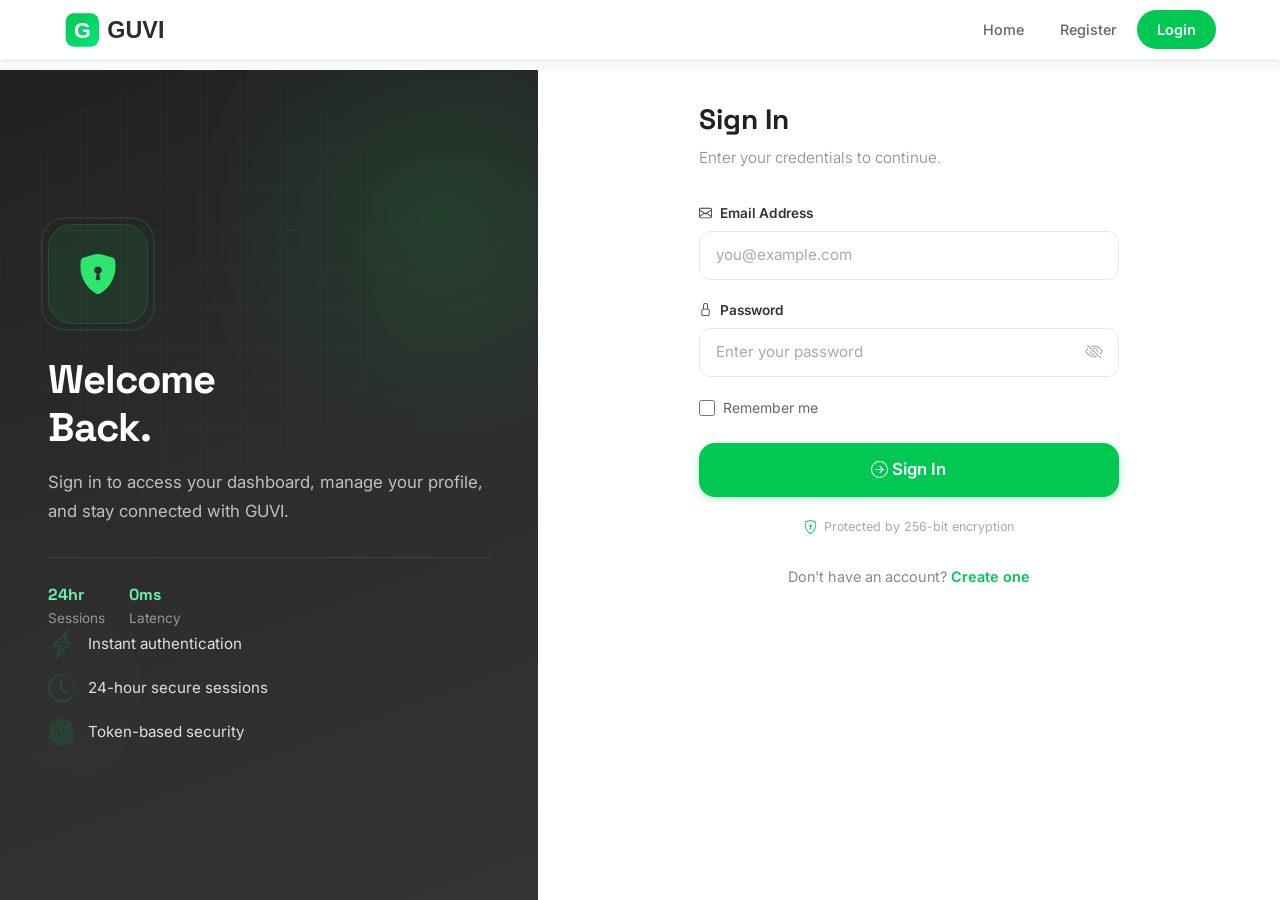
==== commit 89d05cba: "Fix compliance: Bootstrap 5 CSS, SVG icons via mask-image, SVG logo/favicon - Added Bootstrap 5 CSS " ====
--- a/login.html
+++ b/login.html
@@ -7,8 +7,9 @@
     <link rel="preconnect" href="https://fonts.googleapis.com">
     <link rel="preconnect" href="https://fonts.gstatic.com" crossorigin>
     <link href="https://fonts.googleapis.com/css2?family=Space+Grotesk:wght@500;600;700&display=swap" rel="stylesheet">
-    <link rel="icon" type="image/png" href="assets/Logo%20tab.png">
-    <link rel="stylesheet" href="https://cdn.jsdelivr.net/npm/bootstrap-icons@1.11.0/font/bootstrap-icons.css">
+    <link rel="icon" type="image/svg+xml" href="assets/favicon.svg">
+    <link rel="stylesheet" href="https://cdn.jsdelivr.net/npm/bootstrap@5.3.2/dist/css/bootstrap.min.css">
+    <link rel="stylesheet" href="css/icons.css">
     <link rel="stylesheet" href="css/style.css">
     <link rel="stylesheet" href="css/login.css">
 </head>
@@ -18,7 +19,7 @@
     <nav class="guvi-navbar scrolled" id="navbar">
         <div class="container">
             <a class="navbar-brand" href="index.html" style="color:var(--gray-900)">
-                <img src="assets/logo%20guvi%20frame.webp" alt="GUVI Logo" class="brand-logo">
+                <img src="assets/logo.svg" alt="GUVI Logo" class="brand-logo">
             </a>
             <button class="nav-toggle" id="navToggle" style="color:var(--gray-900)"><i class="bi bi-list"></i></button>
             <div class="nav-links" id="navLinks">
--- a/css/icons.css
+++ b/css/icons.css
@@ -0,0 +1,59 @@
+﻿/* SVG Icon System - replaces Bootstrap Icons font */
+/* Icons from Bootstrap Icons (MIT License), rendered via CSS mask-image */
+
+.bi { display:inline-block; width:1em; height:1em; vertical-align:-0.125em; background-color:currentColor; -webkit-mask-repeat:no-repeat; mask-repeat:no-repeat; -webkit-mask-size:100% 100%; mask-size:100% 100%; -webkit-mask-position:center; mask-position:center; }
+
+.bi-list { -webkit-mask-image:url("data:image/svg+xml,%3Csvg xmlns='http://www.w3.org/2000/svg' width='16' height='16' fill='currentColor' class='bi bi-list' viewBox='0 0 16 16'%3E %3Cpath fill-rule='evenodd' d='M2.5 12a.5.5 0 0 1 .5-.5h10a.5.5 0 0 1 0 1H3a.5.5 0 0 1-.5-.5zm0-4a.5.5 0 0 1 .5-.5h10a.5.5 0 0 1 0 1H3a.5.5 0 0 1-.5-.5zm0-4a.5.5 0 0 1 .5-.5h10a.5.5 0 0 1 0 1H3a.5.5 0 0 1-.5-.5z'/%3E %3C/svg%3E"); mask-image:url("data:image/svg+xml,%3Csvg xmlns='http://www.w3.org/2000/svg' width='16' height='16' fill='currentColor' class='bi bi-list' viewBox='0 0 16 16'%3E %3Cpath fill-rule='evenodd' d='M2.5 12a.5.5 0 0 1 .5-.5h10a.5.5 0 0 1 0 1H3a.5.5 0 0 1-.5-.5zm0-4a.5.5 0 0 1 .5-.5h10a.5.5 0 0 1 0 1H3a.5.5 0 0 1-.5-.5zm0-4a.5.5 0 0 1 .5-.5h10a.5.5 0 0 1 0 1H3a.5.5 0 0 1-.5-.5z'/%3E %3C/svg%3E"); }
+.bi-person-plus-fill { -webkit-mask-image:url("data:image/svg+xml,%3Csvg xmlns='http://www.w3.org/2000/svg' width='16' height='16' fill='currentColor' class='bi bi-person-plus-fill' viewBox='0 0 16 16'%3E %3Cpath d='M1 14s-1 0-1-1 1-4 6-4 6 3 6 4-1 1-1 1H1zm5-6a3 3 0 1 0 0-6 3 3 0 0 0 0 6z'/%3E %3Cpath fill-rule='evenodd' d='M13.5 5a.5.5 0 0 1 .5.5V7h1.5a.5.5 0 0 1 0 1H14v1.5a.5.5 0 0 1-1 0V8h-1.5a.5.5 0 0 1 0-1H13V5.5a.5.5 0 0 1 .5-.5z'/%3E %3C/svg%3E"); mask-image:url("data:image/svg+xml,%3Csvg xmlns='http://www.w3.org/2000/svg' width='16' height='16' fill='currentColor' class='bi bi-person-plus-fill' viewBox='0 0 16 16'%3E %3Cpath d='M1 14s-1 0-1-1 1-4 6-4 6 3 6 4-1 1-1 1H1zm5-6a3 3 0 1 0 0-6 3 3 0 0 0 0 6z'/%3E %3Cpath fill-rule='evenodd' d='M13.5 5a.5.5 0 0 1 .5.5V7h1.5a.5.5 0 0 1 0 1H14v1.5a.5.5 0 0 1-1 0V8h-1.5a.5.5 0 0 1 0-1H13V5.5a.5.5 0 0 1 .5-.5z'/%3E %3C/svg%3E"); }
+.bi-shield-check { -webkit-mask-image:url("data:image/svg+xml,%3Csvg xmlns='http://www.w3.org/2000/svg' width='16' height='16' fill='currentColor' class='bi bi-shield-check' viewBox='0 0 16 16'%3E %3Cpath d='M5.338 1.59a61.44 61.44 0 0 0-2.837.856.481.481 0 0 0-.328.39c-.554 4.157.726 7.19 2.253 9.188a10.725 10.725 0 0 0 2.287 2.233c.346.244.652.42.893.533.12.057.218.095.293.118a.55.55 0 0 0 .101.025.615.615 0 0 0 .1-.025c.076-.023.174-.061.294-.118.24-.113.547-.29.893-.533a10.726 10.726 0 0 0 2.287-2.233c1.527-1.997 2.807-5.031 2.253-9.188a.48.48 0 0 0-.328-.39c-.651-.213-1.75-.56-2.837-.855C9.552 1.29 8.531 1.067 8 1.067c-.53 0-1.552.223-2.662.524zM5.072.56C6.157.265 7.31 0 8 0s1.843.265 2.928.56c1.11.3 2.229.655 2.887.87a1.54 1.54 0 0 1 1.044 1.262c.596 4.477-.787 7.795-2.465 9.99a11.775 11.775 0 0 1-2.517 2.453 7.159 7.159 0 0 1-1.048.625c-.28.132-.581.24-.829.24s-.548-.108-.829-.24a7.158 7.158 0 0 1-1.048-.625 11.777 11.777 0 0 1-2.517-2.453C1.928 10.487.545 7.169 1.141 2.692A1.54 1.54 0 0 1 2.185 1.43 62.456 62.456 0 0 1 5.072.56z'/%3E %3Cpath d='M10.854 5.146a.5.5 0 0 1 0 .708l-3 3a.5.5 0 0 1-.708 0l-1.5-1.5a.5.5 0 1 1 .708-.708L7.5 7.793l2.646-2.647a.5.5 0 0 1 .708 0z'/%3E %3C/svg%3E"); mask-image:url("data:image/svg+xml,%3Csvg xmlns='http://www.w3.org/2000/svg' width='16' height='16' fill='currentColor' class='bi bi-shield-check' viewBox='0 0 16 16'%3E %3Cpath d='M5.338 1.59a61.44 61.44 0 0 0-2.837.856.481.481 0 0 0-.328.39c-.554 4.157.726 7.19 2.253 9.188a10.725 10.725 0 0 0 2.287 2.233c.346.244.652.42.893.533.12.057.218.095.293.118a.55.55 0 0 0 .101.025.615.615 0 0 0 .1-.025c.076-.023.174-.061.294-.118.24-.113.547-.29.893-.533a10.726 10.726 0 0 0 2.287-2.233c1.527-1.997 2.807-5.031 2.253-9.188a.48.48 0 0 0-.328-.39c-.651-.213-1.75-.56-2.837-.855C9.552 1.29 8.531 1.067 8 1.067c-.53 0-1.552.223-2.662.524zM5.072.56C6.157.265 7.31 0 8 0s1.843.265 2.928.56c1.11.3 2.229.655 2.887.87a1.54 1.54 0 0 1 1.044 1.262c.596 4.477-.787 7.795-2.465 9.99a11.775 11.775 0 0 1-2.517 2.453 7.159 7.159 0 0 1-1.048.625c-.28.132-.581.24-.829.24s-.548-.108-.829-.24a7.158 7.158 0 0 1-1.048-.625 11.777 11.777 0 0 1-2.517-2.453C1.928 10.487.545 7.169 1.141 2.692A1.54 1.54 0 0 1 2.185 1.43 62.456 62.456 0 0 1 5.072.56z'/%3E %3Cpath d='M10.854 5.146a.5.5 0 0 1 0 .708l-3 3a.5.5 0 0 1-.708 0l-1.5-1.5a.5.5 0 1 1 .708-.708L7.5 7.793l2.646-2.647a.5.5 0 0 1 .708 0z'/%3E %3C/svg%3E"); }
+.bi-database-check { -webkit-mask-image:url("data:image/svg+xml,%3Csvg xmlns='http://www.w3.org/2000/svg' width='16' height='16' fill='currentColor' class='bi bi-database-check' viewBox='0 0 16 16'%3E %3Cpath d='M12.5 16a3.5 3.5 0 1 0 0-7 3.5 3.5 0 0 0 0 7Zm1.679-4.493-1.335 2.226a.75.75 0 0 1-1.174.144l-.774-.773a.5.5 0 0 1 .708-.708l.547.548 1.17-1.951a.5.5 0 1 1 .858.514Z'/%3E %3Cpath d='M12.096 6.223A4.92 4.92 0 0 0 13 5.698V7c0 .289-.213.654-.753 1.007a4.493 4.493 0 0 1 1.753.25V4c0-1.007-.875-1.755-1.904-2.223C11.022 1.289 9.573 1 8 1s-3.022.289-4.096.777C2.875 2.245 2 2.993 2 4v9c0 1.007.875 1.755 1.904 2.223C4.978 15.71 6.427 16 8 16c.536 0 1.058-.034 1.555-.097a4.525 4.525 0 0 1-.813-.927C8.5 14.992 8.252 15 8 15c-1.464 0-2.766-.27-3.682-.687C3.356 13.875 3 13.373 3 13v-1.302c.271.202.58.378.904.525C4.978 12.71 6.427 13 8 13h.027a4.552 4.552 0 0 1 0-1H8c-1.464 0-2.766-.27-3.682-.687C3.356 10.875 3 10.373 3 10V8.698c.271.202.58.378.904.525C4.978 9.71 6.427 10 8 10c.262 0 .52-.008.774-.024a4.525 4.525 0 0 1 1.102-1.132C9.298 8.944 8.666 9 8 9c-1.464 0-2.766-.27-3.682-.687C3.356 7.875 3 7.373 3 7V5.698c.271.202.58.378.904.525C4.978 6.711 6.427 7 8 7s3.022-.289 4.096-.777ZM3 4c0-.374.356-.875 1.318-1.313C5.234 2.271 6.536 2 8 2s2.766.27 3.682.687C12.644 3.125 13 3.627 13 4c0 .374-.356.875-1.318 1.313C10.766 5.729 9.464 6 8 6s-2.766-.27-3.682-.687C3.356 4.875 3 4.373 3 4Z'/%3E %3C/svg%3E"); mask-image:url("data:image/svg+xml,%3Csvg xmlns='http://www.w3.org/2000/svg' width='16' height='16' fill='currentColor' class='bi bi-database-check' viewBox='0 0 16 16'%3E %3Cpath d='M12.5 16a3.5 3.5 0 1 0 0-7 3.5 3.5 0 0 0 0 7Zm1.679-4.493-1.335 2.226a.75.75 0 0 1-1.174.144l-.774-.773a.5.5 0 0 1 .708-.708l.547.548 1.17-1.951a.5.5 0 1 1 .858.514Z'/%3E %3Cpath d='M12.096 6.223A4.92 4.92 0 0 0 13 5.698V7c0 .289-.213.654-.753 1.007a4.493 4.493 0 0 1 1.753.25V4c0-1.007-.875-1.755-1.904-2.223C11.022 1.289 9.573 1 8 1s-3.022.289-4.096.777C2.875 2.245 2 2.993 2 4v9c0 1.007.875 1.755 1.904 2.223C4.978 15.71 6.427 16 8 16c.536 0 1.058-.034 1.555-.097a4.525 4.525 0 0 1-.813-.927C8.5 14.992 8.252 15 8 15c-1.464 0-2.766-.27-3.682-.687C3.356 13.875 3 13.373 3 13v-1.302c.271.202.58.378.904.525C4.978 12.71 6.427 13 8 13h.027a4.552 4.552 0 0 1 0-1H8c-1.464 0-2.766-.27-3.682-.687C3.356 10.875 3 10.373 3 10V8.698c.271.202.58.378.904.525C4.978 9.71 6.427 10 8 10c.262 0 .52-.008.774-.024a4.525 4.525 0 0 1 1.102-1.132C9.298 8.944 8.666 9 8 9c-1.464 0-2.766-.27-3.682-.687C3.356 7.875 3 7.373 3 7V5.698c.271.202.58.378.904.525C4.978 6.711 6.427 7 8 7s3.022-.289 4.096-.777ZM3 4c0-.374.356-.875 1.318-1.313C5.234 2.271 6.536 2 8 2s2.766.27 3.682.687C12.644 3.125 13 3.627 13 4c0 .374-.356.875-1.318 1.313C10.766 5.729 9.464 6 8 6s-2.766-.27-3.682-.687C3.356 4.875 3 4.373 3 4Z'/%3E %3C/svg%3E"); }
+.bi-speedometer2 { -webkit-mask-image:url("data:image/svg+xml,%3Csvg xmlns='http://www.w3.org/2000/svg' width='16' height='16' fill='currentColor' class='bi bi-speedometer2' viewBox='0 0 16 16'%3E %3Cpath d='M8 4a.5.5 0 0 1 .5.5V6a.5.5 0 0 1-1 0V4.5A.5.5 0 0 1 8 4zM3.732 5.732a.5.5 0 0 1 .707 0l.915.914a.5.5 0 1 1-.708.708l-.914-.915a.5.5 0 0 1 0-.707zM2 10a.5.5 0 0 1 .5-.5h1.586a.5.5 0 0 1 0 1H2.5A.5.5 0 0 1 2 10zm9.5 0a.5.5 0 0 1 .5-.5h1.5a.5.5 0 0 1 0 1H12a.5.5 0 0 1-.5-.5zm.754-4.246a.389.389 0 0 0-.527-.02L7.547 9.31a.91.91 0 1 0 1.302 1.258l3.434-4.297a.389.389 0 0 0-.029-.518z'/%3E %3Cpath fill-rule='evenodd' d='M0 10a8 8 0 1 1 15.547 2.661c-.442 1.253-1.845 1.602-2.932 1.25C11.309 13.488 9.475 13 8 13c-1.474 0-3.31.488-4.615.911-1.087.352-2.49.003-2.932-1.25A7.988 7.988 0 0 1 0 10zm8-7a7 7 0 0 0-6.603 9.329c.203.575.923.876 1.68.63C4.397 12.533 6.358 12 8 12s3.604.532 4.923.96c.757.245 1.477-.056 1.68-.631A7 7 0 0 0 8 3z'/%3E %3C/svg%3E"); mask-image:url("data:image/svg+xml,%3Csvg xmlns='http://www.w3.org/2000/svg' width='16' height='16' fill='currentColor' class='bi bi-speedometer2' viewBox='0 0 16 16'%3E %3Cpath d='M8 4a.5.5 0 0 1 .5.5V6a.5.5 0 0 1-1 0V4.5A.5.5 0 0 1 8 4zM3.732 5.732a.5.5 0 0 1 .707 0l.915.914a.5.5 0 1 1-.708.708l-.914-.915a.5.5 0 0 1 0-.707zM2 10a.5.5 0 0 1 .5-.5h1.586a.5.5 0 0 1 0 1H2.5A.5.5 0 0 1 2 10zm9.5 0a.5.5 0 0 1 .5-.5h1.5a.5.5 0 0 1 0 1H12a.5.5 0 0 1-.5-.5zm.754-4.246a.389.389 0 0 0-.527-.02L7.547 9.31a.91.91 0 1 0 1.302 1.258l3.434-4.297a.389.389 0 0 0-.029-.518z'/%3E %3Cpath fill-rule='evenodd' d='M0 10a8 8 0 1 1 15.547 2.661c-.442 1.253-1.845 1.602-2.932 1.25C11.309 13.488 9.475 13 8 13c-1.474 0-3.31.488-4.615.911-1.087.352-2.49.003-2.932-1.25A7.988 7.988 0 0 1 0 10zm8-7a7 7 0 0 0-6.603 9.329c.203.575.923.876 1.68.63C4.397 12.533 6.358 12 8 12s3.604.532 4.923.96c.757.245 1.477-.056 1.68-.631A7 7 0 0 0 8 3z'/%3E %3C/svg%3E"); }
+.bi-phone { -webkit-mask-image:url("data:image/svg+xml,%3Csvg xmlns='http://www.w3.org/2000/svg' width='16' height='16' fill='currentColor' class='bi bi-phone' viewBox='0 0 16 16'%3E %3Cpath d='M11 1a1 1 0 0 1 1 1v12a1 1 0 0 1-1 1H5a1 1 0 0 1-1-1V2a1 1 0 0 1 1-1h6zM5 0a2 2 0 0 0-2 2v12a2 2 0 0 0 2 2h6a2 2 0 0 0 2-2V2a2 2 0 0 0-2-2H5z'/%3E %3Cpath d='M8 14a1 1 0 1 0 0-2 1 1 0 0 0 0 2z'/%3E %3C/svg%3E"); mask-image:url("data:image/svg+xml,%3Csvg xmlns='http://www.w3.org/2000/svg' width='16' height='16' fill='currentColor' class='bi bi-phone' viewBox='0 0 16 16'%3E %3Cpath d='M11 1a1 1 0 0 1 1 1v12a1 1 0 0 1-1 1H5a1 1 0 0 1-1-1V2a1 1 0 0 1 1-1h6zM5 0a2 2 0 0 0-2 2v12a2 2 0 0 0 2 2h6a2 2 0 0 0 2-2V2a2 2 0 0 0-2-2H5z'/%3E %3Cpath d='M8 14a1 1 0 1 0 0-2 1 1 0 0 0 0 2z'/%3E %3C/svg%3E"); }
+.bi-envelope { -webkit-mask-image:url("data:image/svg+xml,%3Csvg xmlns='http://www.w3.org/2000/svg' width='16' height='16' fill='currentColor' class='bi bi-envelope' viewBox='0 0 16 16'%3E %3Cpath d='M0 4a2 2 0 0 1 2-2h12a2 2 0 0 1 2 2v8a2 2 0 0 1-2 2H2a2 2 0 0 1-2-2V4Zm2-1a1 1 0 0 0-1 1v.217l7 4.2 7-4.2V4a1 1 0 0 0-1-1H2Zm13 2.383-4.708 2.825L15 11.105V5.383Zm-.034 6.876-5.64-3.471L8 9.583l-1.326-.795-5.64 3.47A1 1 0 0 0 2 13h12a1 1 0 0 0 .966-.741ZM1 11.105l4.708-2.897L1 5.383v5.722Z'/%3E %3C/svg%3E"); mask-image:url("data:image/svg+xml,%3Csvg xmlns='http://www.w3.org/2000/svg' width='16' height='16' fill='currentColor' class='bi bi-envelope' viewBox='0 0 16 16'%3E %3Cpath d='M0 4a2 2 0 0 1 2-2h12a2 2 0 0 1 2 2v8a2 2 0 0 1-2 2H2a2 2 0 0 1-2-2V4Zm2-1a1 1 0 0 0-1 1v.217l7 4.2 7-4.2V4a1 1 0 0 0-1-1H2Zm13 2.383-4.708 2.825L15 11.105V5.383Zm-.034 6.876-5.64-3.471L8 9.583l-1.326-.795-5.64 3.47A1 1 0 0 0 2 13h12a1 1 0 0 0 .966-.741ZM1 11.105l4.708-2.897L1 5.383v5.722Z'/%3E %3C/svg%3E"); }
+.bi-lock { -webkit-mask-image:url("data:image/svg+xml,%3Csvg xmlns='http://www.w3.org/2000/svg' width='16' height='16' fill='currentColor' class='bi bi-lock' viewBox='0 0 16 16'%3E %3Cpath d='M8 1a2 2 0 0 1 2 2v4H6V3a2 2 0 0 1 2-2zm3 6V3a3 3 0 0 0-6 0v4a2 2 0 0 0-2 2v5a2 2 0 0 0 2 2h6a2 2 0 0 0 2-2V9a2 2 0 0 0-2-2zM5 8h6a1 1 0 0 1 1 1v5a1 1 0 0 1-1 1H5a1 1 0 0 1-1-1V9a1 1 0 0 1 1-1z'/%3E %3C/svg%3E"); mask-image:url("data:image/svg+xml,%3Csvg xmlns='http://www.w3.org/2000/svg' width='16' height='16' fill='currentColor' class='bi bi-lock' viewBox='0 0 16 16'%3E %3Cpath d='M8 1a2 2 0 0 1 2 2v4H6V3a2 2 0 0 1 2-2zm3 6V3a3 3 0 0 0-6 0v4a2 2 0 0 0-2 2v5a2 2 0 0 0 2 2h6a2 2 0 0 0 2-2V9a2 2 0 0 0-2-2zM5 8h6a1 1 0 0 1 1 1v5a1 1 0 0 1-1 1H5a1 1 0 0 1-1-1V9a1 1 0 0 1 1-1z'/%3E %3C/svg%3E"); }
+.bi-eye-slash { -webkit-mask-image:url("data:image/svg+xml,%3Csvg xmlns='http://www.w3.org/2000/svg' width='16' height='16' fill='currentColor' class='bi bi-eye-slash' viewBox='0 0 16 16'%3E %3Cpath d='M13.359 11.238C15.06 9.72 16 8 16 8s-3-5.5-8-5.5a7.028 7.028 0 0 0-2.79.588l.77.771A5.944 5.944 0 0 1 8 3.5c2.12 0 3.879 1.168 5.168 2.457A13.134 13.134 0 0 1 14.828 8c-.058.087-.122.183-.195.288-.335.48-.83 1.12-1.465 1.755-.165.165-.337.328-.517.486l.708.709z'/%3E %3Cpath d='M11.297 9.176a3.5 3.5 0 0 0-4.474-4.474l.823.823a2.5 2.5 0 0 1 2.829 2.829l.822.822zm-2.943 1.299.822.822a3.5 3.5 0 0 1-4.474-4.474l.823.823a2.5 2.5 0 0 0 2.829 2.829z'/%3E %3Cpath d='M3.35 5.47c-.18.16-.353.322-.518.487A13.134 13.134 0 0 0 1.172 8l.195.288c.335.48.83 1.12 1.465 1.755C4.121 11.332 5.881 12.5 8 12.5c.716 0 1.39-.133 2.02-.36l.77.772A7.029 7.029 0 0 1 8 13.5C3 13.5 0 8 0 8s.939-1.721 2.641-3.238l.708.709zm10.296 8.884-12-12 .708-.708 12 12-.708.708z'/%3E %3C/svg%3E"); mask-image:url("data:image/svg+xml,%3Csvg xmlns='http://www.w3.org/2000/svg' width='16' height='16' fill='currentColor' class='bi bi-eye-slash' viewBox='0 0 16 16'%3E %3Cpath d='M13.359 11.238C15.06 9.72 16 8 16 8s-3-5.5-8-5.5a7.028 7.028 0 0 0-2.79.588l.77.771A5.944 5.944 0 0 1 8 3.5c2.12 0 3.879 1.168 5.168 2.457A13.134 13.134 0 0 1 14.828 8c-.058.087-.122.183-.195.288-.335.48-.83 1.12-1.465 1.755-.165.165-.337.328-.517.486l.708.709z'/%3E %3Cpath d='M11.297 9.176a3.5 3.5 0 0 0-4.474-4.474l.823.823a2.5 2.5 0 0 1 2.829 2.829l.822.822zm-2.943 1.299.822.822a3.5 3.5 0 0 1-4.474-4.474l.823.823a2.5 2.5 0 0 0 2.829 2.829z'/%3E %3Cpath d='M3.35 5.47c-.18.16-.353.322-.518.487A13.134 13.134 0 0 0 1.172 8l.195.288c.335.48.83 1.12 1.465 1.755C4.121 11.332 5.881 12.5 8 12.5c.716 0 1.39-.133 2.02-.36l.77.772A7.029 7.029 0 0 1 8 13.5C3 13.5 0 8 0 8s.939-1.721 2.641-3.238l.708.709zm10.296 8.884-12-12 .708-.708 12 12-.708.708z'/%3E %3C/svg%3E"); }
+.bi-eye { -webkit-mask-image:url("data:image/svg+xml,%3Csvg xmlns='http://www.w3.org/2000/svg' width='16' height='16' fill='currentColor' class='bi bi-eye' viewBox='0 0 16 16'%3E %3Cpath d='M16 8s-3-5.5-8-5.5S0 8 0 8s3 5.5 8 5.5S16 8 16 8zM1.173 8a13.133 13.133 0 0 1 1.66-2.043C4.12 4.668 5.88 3.5 8 3.5c2.12 0 3.879 1.168 5.168 2.457A13.133 13.133 0 0 1 14.828 8c-.058.087-.122.183-.195.288-.335.48-.83 1.12-1.465 1.755C11.879 11.332 10.119 12.5 8 12.5c-2.12 0-3.879-1.168-5.168-2.457A13.134 13.134 0 0 1 1.172 8z'/%3E %3Cpath d='M8 5.5a2.5 2.5 0 1 0 0 5 2.5 2.5 0 0 0 0-5zM4.5 8a3.5 3.5 0 1 1 7 0 3.5 3.5 0 0 1-7 0z'/%3E %3C/svg%3E"); mask-image:url("data:image/svg+xml,%3Csvg xmlns='http://www.w3.org/2000/svg' width='16' height='16' fill='currentColor' class='bi bi-eye' viewBox='0 0 16 16'%3E %3Cpath d='M16 8s-3-5.5-8-5.5S0 8 0 8s3 5.5 8 5.5S16 8 16 8zM1.173 8a13.133 13.133 0 0 1 1.66-2.043C4.12 4.668 5.88 3.5 8 3.5c2.12 0 3.879 1.168 5.168 2.457A13.133 13.133 0 0 1 14.828 8c-.058.087-.122.183-.195.288-.335.48-.83 1.12-1.465 1.755C11.879 11.332 10.119 12.5 8 12.5c-2.12 0-3.879-1.168-5.168-2.457A13.134 13.134 0 0 1 1.172 8z'/%3E %3Cpath d='M8 5.5a2.5 2.5 0 1 0 0 5 2.5 2.5 0 0 0 0-5zM4.5 8a3.5 3.5 0 1 1 7 0 3.5 3.5 0 0 1-7 0z'/%3E %3C/svg%3E"); }
+.bi-circle { -webkit-mask-image:url("data:image/svg+xml,%3Csvg xmlns='http://www.w3.org/2000/svg' width='16' height='16' fill='currentColor' class='bi bi-circle' viewBox='0 0 16 16'%3E %3Cpath d='M8 15A7 7 0 1 1 8 1a7 7 0 0 1 0 14zm0 1A8 8 0 1 0 8 0a8 8 0 0 0 0 16z'/%3E %3C/svg%3E"); mask-image:url("data:image/svg+xml,%3Csvg xmlns='http://www.w3.org/2000/svg' width='16' height='16' fill='currentColor' class='bi bi-circle' viewBox='0 0 16 16'%3E %3Cpath d='M8 15A7 7 0 1 1 8 1a7 7 0 0 1 0 14zm0 1A8 8 0 1 0 8 0a8 8 0 0 0 0 16z'/%3E %3C/svg%3E"); }
+.bi-check-circle-fill { -webkit-mask-image:url("data:image/svg+xml,%3Csvg xmlns='http://www.w3.org/2000/svg' width='16' height='16' fill='currentColor' class='bi bi-check-circle-fill' viewBox='0 0 16 16'%3E %3Cpath d='M16 8A8 8 0 1 1 0 8a8 8 0 0 1 16 0zm-3.97-3.03a.75.75 0 0 0-1.08.022L7.477 9.417 5.384 7.323a.75.75 0 0 0-1.06 1.06L6.97 11.03a.75.75 0 0 0 1.079-.02l3.992-4.99a.75.75 0 0 0-.01-1.05z'/%3E %3C/svg%3E"); mask-image:url("data:image/svg+xml,%3Csvg xmlns='http://www.w3.org/2000/svg' width='16' height='16' fill='currentColor' class='bi bi-check-circle-fill' viewBox='0 0 16 16'%3E %3Cpath d='M16 8A8 8 0 1 1 0 8a8 8 0 0 1 16 0zm-3.97-3.03a.75.75 0 0 0-1.08.022L7.477 9.417 5.384 7.323a.75.75 0 0 0-1.06 1.06L6.97 11.03a.75.75 0 0 0 1.079-.02l3.992-4.99a.75.75 0 0 0-.01-1.05z'/%3E %3C/svg%3E"); }
+.bi-lock-fill { -webkit-mask-image:url("data:image/svg+xml,%3Csvg xmlns='http://www.w3.org/2000/svg' width='16' height='16' fill='currentColor' class='bi bi-lock-fill' viewBox='0 0 16 16'%3E %3Cpath d='M8 1a2 2 0 0 1 2 2v4H6V3a2 2 0 0 1 2-2zm3 6V3a3 3 0 0 0-6 0v4a2 2 0 0 0-2 2v5a2 2 0 0 0 2 2h6a2 2 0 0 0 2-2V9a2 2 0 0 0-2-2z'/%3E %3C/svg%3E"); mask-image:url("data:image/svg+xml,%3Csvg xmlns='http://www.w3.org/2000/svg' width='16' height='16' fill='currentColor' class='bi bi-lock-fill' viewBox='0 0 16 16'%3E %3Cpath d='M8 1a2 2 0 0 1 2 2v4H6V3a2 2 0 0 1 2-2zm3 6V3a3 3 0 0 0-6 0v4a2 2 0 0 0-2 2v5a2 2 0 0 0 2 2h6a2 2 0 0 0 2-2V9a2 2 0 0 0-2-2z'/%3E %3C/svg%3E"); }
+.bi-rocket-takeoff { -webkit-mask-image:url("data:image/svg+xml,%3Csvg xmlns='http://www.w3.org/2000/svg' width='16' height='16' fill='currentColor' class='bi bi-rocket-takeoff' viewBox='0 0 16 16'%3E %3Cpath d='M9.752 6.193c.599.6 1.73.437 2.528-.362.798-.799.96-1.932.362-2.531-.599-.6-1.73-.438-2.528.361-.798.8-.96 1.933-.362 2.532Z'/%3E %3Cpath d='M15.811 3.312c-.363 1.534-1.334 3.626-3.64 6.218l-.24 2.408a2.56 2.56 0 0 1-.732 1.526L8.817 15.85a.51.51 0 0 1-.867-.434l.27-1.899c.04-.28-.013-.593-.131-.956a9.42 9.42 0 0 0-.249-.657l-.082-.202c-.815-.197-1.578-.662-2.191-1.277-.614-.615-1.079-1.379-1.275-2.195l-.203-.083a9.556 9.556 0 0 0-.655-.248c-.363-.119-.675-.172-.955-.132l-1.896.27A.51.51 0 0 1 .15 7.17l2.382-2.386c.41-.41.947-.67 1.524-.734h.006l2.4-.238C9.005 1.55 11.087.582 12.623.208c.89-.217 1.59-.232 2.08-.188.244.023.435.06.57.093.067.017.12.033.16.045.184.06.279.13.351.295l.029.073a3.475 3.475 0 0 1 .157.721c.055.485.051 1.178-.159 2.065Zm-4.828 7.475.04-.04-.107 1.081a1.536 1.536 0 0 1-.44.913l-1.298 1.3.054-.38c.072-.506-.034-.993-.172-1.418a8.548 8.548 0 0 0-.164-.45c.738-.065 1.462-.38 2.087-1.006ZM5.205 5c-.625.626-.94 1.351-1.004 2.09a8.497 8.497 0 0 0-.45-.164c-.424-.138-.91-.244-1.416-.172l-.38.054 1.3-1.3c.245-.246.566-.401.91-.44l1.08-.107-.04.039Zm9.406-3.961c-.38-.034-.967-.027-1.746.163-1.558.38-3.917 1.496-6.937 4.521-.62.62-.799 1.34-.687 2.051.107.676.483 1.362 1.048 1.928.564.565 1.25.941 1.924 1.049.71.112 1.429-.067 2.048-.688 3.079-3.083 4.192-5.444 4.556-6.987.183-.771.18-1.345.138-1.713a2.835 2.835 0 0 0-.045-.283 3.078 3.078 0 0 0-.3-.041Z'/%3E %3Cpath d='M7.009 12.139a7.632 7.632 0 0 1-1.804-1.352A7.568 7.568 0 0 1 3.794 8.86c-1.102.992-1.965 5.054-1.839 5.18.125.126 3.936-.896 5.054-1.902Z'/%3E %3C/svg%3E"); mask-image:url("data:image/svg+xml,%3Csvg xmlns='http://www.w3.org/2000/svg' width='16' height='16' fill='currentColor' class='bi bi-rocket-takeoff' viewBox='0 0 16 16'%3E %3Cpath d='M9.752 6.193c.599.6 1.73.437 2.528-.362.798-.799.96-1.932.362-2.531-.599-.6-1.73-.438-2.528.361-.798.8-.96 1.933-.362 2.532Z'/%3E %3Cpath d='M15.811 3.312c-.363 1.534-1.334 3.626-3.64 6.218l-.24 2.408a2.56 2.56 0 0 1-.732 1.526L8.817 15.85a.51.51 0 0 1-.867-.434l.27-1.899c.04-.28-.013-.593-.131-.956a9.42 9.42 0 0 0-.249-.657l-.082-.202c-.815-.197-1.578-.662-2.191-1.277-.614-.615-1.079-1.379-1.275-2.195l-.203-.083a9.556 9.556 0 0 0-.655-.248c-.363-.119-.675-.172-.955-.132l-1.896.27A.51.51 0 0 1 .15 7.17l2.382-2.386c.41-.41.947-.67 1.524-.734h.006l2.4-.238C9.005 1.55 11.087.582 12.623.208c.89-.217 1.59-.232 2.08-.188.244.023.435.06.57.093.067.017.12.033.16.045.184.06.279.13.351.295l.029.073a3.475 3.475 0 0 1 .157.721c.055.485.051 1.178-.159 2.065Zm-4.828 7.475.04-.04-.107 1.081a1.536 1.536 0 0 1-.44.913l-1.298 1.3.054-.38c.072-.506-.034-.993-.172-1.418a8.548 8.548 0 0 0-.164-.45c.738-.065 1.462-.38 2.087-1.006ZM5.205 5c-.625.626-.94 1.351-1.004 2.09a8.497 8.497 0 0 0-.45-.164c-.424-.138-.91-.244-1.416-.172l-.38.054 1.3-1.3c.245-.246.566-.401.91-.44l1.08-.107-.04.039Zm9.406-3.961c-.38-.034-.967-.027-1.746.163-1.558.38-3.917 1.496-6.937 4.521-.62.62-.799 1.34-.687 2.051.107.676.483 1.362 1.048 1.928.564.565 1.25.941 1.924 1.049.71.112 1.429-.067 2.048-.688 3.079-3.083 4.192-5.444 4.556-6.987.183-.771.18-1.345.138-1.713a2.835 2.835 0 0 0-.045-.283 3.078 3.078 0 0 0-.3-.041Z'/%3E %3Cpath d='M7.009 12.139a7.632 7.632 0 0 1-1.804-1.352A7.568 7.568 0 0 1 3.794 8.86c-1.102.992-1.965 5.054-1.839 5.18.125.126 3.936-.896 5.054-1.902Z'/%3E %3C/svg%3E"); }
+.bi-shield-lock-fill { -webkit-mask-image:url("data:image/svg+xml,%3Csvg xmlns='http://www.w3.org/2000/svg' width='16' height='16' fill='currentColor' class='bi bi-shield-lock-fill' viewBox='0 0 16 16'%3E %3Cpath fill-rule='evenodd' d='M8 0c-.69 0-1.843.265-2.928.56-1.11.3-2.229.655-2.887.87a1.54 1.54 0 0 0-1.044 1.262c-.596 4.477.787 7.795 2.465 9.99a11.777 11.777 0 0 0 2.517 2.453c.386.273.744.482 1.048.625.28.132.581.24.829.24s.548-.108.829-.24a7.159 7.159 0 0 0 1.048-.625 11.775 11.775 0 0 0 2.517-2.453c1.678-2.195 3.061-5.513 2.465-9.99a1.541 1.541 0 0 0-1.044-1.263 62.467 62.467 0 0 0-2.887-.87C9.843.266 8.69 0 8 0zm0 5a1.5 1.5 0 0 1 .5 2.915l.385 1.99a.5.5 0 0 1-.491.595h-.788a.5.5 0 0 1-.49-.595l.384-1.99A1.5 1.5 0 0 1 8 5z'/%3E %3C/svg%3E"); mask-image:url("data:image/svg+xml,%3Csvg xmlns='http://www.w3.org/2000/svg' width='16' height='16' fill='currentColor' class='bi bi-shield-lock-fill' viewBox='0 0 16 16'%3E %3Cpath fill-rule='evenodd' d='M8 0c-.69 0-1.843.265-2.928.56-1.11.3-2.229.655-2.887.87a1.54 1.54 0 0 0-1.044 1.262c-.596 4.477.787 7.795 2.465 9.99a11.777 11.777 0 0 0 2.517 2.453c.386.273.744.482 1.048.625.28.132.581.24.829.24s.548-.108.829-.24a7.159 7.159 0 0 0 1.048-.625 11.775 11.775 0 0 0 2.517-2.453c1.678-2.195 3.061-5.513 2.465-9.99a1.541 1.541 0 0 0-1.044-1.263 62.467 62.467 0 0 0-2.887-.87C9.843.266 8.69 0 8 0zm0 5a1.5 1.5 0 0 1 .5 2.915l.385 1.99a.5.5 0 0 1-.491.595h-.788a.5.5 0 0 1-.49-.595l.384-1.99A1.5 1.5 0 0 1 8 5z'/%3E %3C/svg%3E"); }
+.bi-lightning-charge { -webkit-mask-image:url("data:image/svg+xml,%3Csvg xmlns='http://www.w3.org/2000/svg' width='16' height='16' fill='currentColor' class='bi bi-lightning-charge' viewBox='0 0 16 16'%3E %3Cpath d='M11.251.068a.5.5 0 0 1 .227.58L9.677 6.5H13a.5.5 0 0 1 .364.843l-8 8.5a.5.5 0 0 1-.842-.49L6.323 9.5H3a.5.5 0 0 1-.364-.843l8-8.5a.5.5 0 0 1 .615-.09zM4.157 8.5H7a.5.5 0 0 1 .478.647L6.11 13.59l5.732-6.09H9a.5.5 0 0 1-.478-.647L9.89 2.41 4.157 8.5z'/%3E %3C/svg%3E"); mask-image:url("data:image/svg+xml,%3Csvg xmlns='http://www.w3.org/2000/svg' width='16' height='16' fill='currentColor' class='bi bi-lightning-charge' viewBox='0 0 16 16'%3E %3Cpath d='M11.251.068a.5.5 0 0 1 .227.58L9.677 6.5H13a.5.5 0 0 1 .364.843l-8 8.5a.5.5 0 0 1-.842-.49L6.323 9.5H3a.5.5 0 0 1-.364-.843l8-8.5a.5.5 0 0 1 .615-.09zM4.157 8.5H7a.5.5 0 0 1 .478.647L6.11 13.59l5.732-6.09H9a.5.5 0 0 1-.478-.647L9.89 2.41 4.157 8.5z'/%3E %3C/svg%3E"); }
+.bi-clock-history { -webkit-mask-image:url("data:image/svg+xml,%3Csvg xmlns='http://www.w3.org/2000/svg' width='16' height='16' fill='currentColor' class='bi bi-clock-history' viewBox='0 0 16 16'%3E %3Cpath d='M8.515 1.019A7 7 0 0 0 8 1V0a8 8 0 0 1 .589.022l-.074.997zm2.004.45a7.003 7.003 0 0 0-.985-.299l.219-.976c.383.086.76.2 1.126.342l-.36.933zm1.37.71a7.01 7.01 0 0 0-.439-.27l.493-.87a8.025 8.025 0 0 1 .979.654l-.615.789a6.996 6.996 0 0 0-.418-.302zm1.834 1.79a6.99 6.99 0 0 0-.653-.796l.724-.69c.27.285.52.59.747.91l-.818.576zm.744 1.352a7.08 7.08 0 0 0-.214-.468l.893-.45a7.976 7.976 0 0 1 .45 1.088l-.95.313a7.023 7.023 0 0 0-.179-.483zm.53 2.507a6.991 6.991 0 0 0-.1-1.025l.985-.17c.067.386.106.778.116 1.17l-1 .025zm-.131 1.538c.033-.17.06-.339.081-.51l.993.123a7.957 7.957 0 0 1-.23 1.155l-.964-.267c.046-.165.086-.332.12-.501zm-.952 2.379c.184-.29.346-.594.486-.908l.914.405c-.16.36-.345.706-.555 1.038l-.845-.535zm-.964 1.205c.122-.122.239-.248.35-.378l.758.653a8.073 8.073 0 0 1-.401.432l-.707-.707z'/%3E %3Cpath d='M8 1a7 7 0 1 0 4.95 11.95l.707.707A8.001 8.001 0 1 1 8 0v1z'/%3E %3Cpath d='M7.5 3a.5.5 0 0 1 .5.5v5.21l3.248 1.856a.5.5 0 0 1-.496.868l-3.5-2A.5.5 0 0 1 7 9V3.5a.5.5 0 0 1 .5-.5z'/%3E %3C/svg%3E"); mask-image:url("data:image/svg+xml,%3Csvg xmlns='http://www.w3.org/2000/svg' width='16' height='16' fill='currentColor' class='bi bi-clock-history' viewBox='0 0 16 16'%3E %3Cpath d='M8.515 1.019A7 7 0 0 0 8 1V0a8 8 0 0 1 .589.022l-.074.997zm2.004.45a7.003 7.003 0 0 0-.985-.299l.219-.976c.383.086.76.2 1.126.342l-.36.933zm1.37.71a7.01 7.01 0 0 0-.439-.27l.493-.87a8.025 8.025 0 0 1 .979.654l-.615.789a6.996 6.996 0 0 0-.418-.302zm1.834 1.79a6.99 6.99 0 0 0-.653-.796l.724-.69c.27.285.52.59.747.91l-.818.576zm.744 1.352a7.08 7.08 0 0 0-.214-.468l.893-.45a7.976 7.976 0 0 1 .45 1.088l-.95.313a7.023 7.023 0 0 0-.179-.483zm.53 2.507a6.991 6.991 0 0 0-.1-1.025l.985-.17c.067.386.106.778.116 1.17l-1 .025zm-.131 1.538c.033-.17.06-.339.081-.51l.993.123a7.957 7.957 0 0 1-.23 1.155l-.964-.267c.046-.165.086-.332.12-.501zm-.952 2.379c.184-.29.346-.594.486-.908l.914.405c-.16.36-.345.706-.555 1.038l-.845-.535zm-.964 1.205c.122-.122.239-.248.35-.378l.758.653a8.073 8.073 0 0 1-.401.432l-.707-.707z'/%3E %3Cpath d='M8 1a7 7 0 1 0 4.95 11.95l.707.707A8.001 8.001 0 1 1 8 0v1z'/%3E %3Cpath d='M7.5 3a.5.5 0 0 1 .5.5v5.21l3.248 1.856a.5.5 0 0 1-.496.868l-3.5-2A.5.5 0 0 1 7 9V3.5a.5.5 0 0 1 .5-.5z'/%3E %3C/svg%3E"); }
+.bi-fingerprint { -webkit-mask-image:url("data:image/svg+xml,%3Csvg xmlns='http://www.w3.org/2000/svg' width='16' height='16' fill='currentColor' class='bi bi-fingerprint' viewBox='0 0 16 16'%3E %3Cpath d='M8.06 6.5a.5.5 0 0 1 .5.5v.776a11.5 11.5 0 0 1-.552 3.519l-1.331 4.14a.5.5 0 0 1-.952-.305l1.33-4.141a10.5 10.5 0 0 0 .504-3.213V7a.5.5 0 0 1 .5-.5Z'/%3E %3Cpath d='M6.06 7a2 2 0 1 1 4 0 .5.5 0 1 1-1 0 1 1 0 1 0-2 0v.332c0 .409-.022.816-.066 1.221A.5.5 0 0 1 6 8.447c.04-.37.06-.742.06-1.115V7Zm3.509 1a.5.5 0 0 1 .487.513 11.5 11.5 0 0 1-.587 3.339l-1.266 3.8a.5.5 0 0 1-.949-.317l1.267-3.8a10.5 10.5 0 0 0 .535-3.048A.5.5 0 0 1 9.569 8Zm-3.356 2.115a.5.5 0 0 1 .33.626L5.24 14.939a.5.5 0 1 1-.955-.296l1.303-4.199a.5.5 0 0 1 .625-.329Z'/%3E %3Cpath d='M4.759 5.833A3.501 3.501 0 0 1 11.559 7a.5.5 0 0 1-1 0 2.5 2.5 0 0 0-4.857-.833.5.5 0 1 1-.943-.334Zm.3 1.67a.5.5 0 0 1 .449.546 10.72 10.72 0 0 1-.4 2.031l-1.222 4.072a.5.5 0 1 1-.958-.287L4.15 9.793a9.72 9.72 0 0 0 .363-1.842.5.5 0 0 1 .546-.449Zm6 .647a.5.5 0 0 1 .5.5c0 1.28-.213 2.552-.632 3.762l-1.09 3.145a.5.5 0 0 1-.944-.327l1.089-3.145c.382-1.105.578-2.266.578-3.435a.5.5 0 0 1 .5-.5Z'/%3E %3Cpath d='M3.902 4.222a4.996 4.996 0 0 1 5.202-2.113.5.5 0 0 1-.208.979 3.996 3.996 0 0 0-4.163 1.69.5.5 0 0 1-.831-.556Zm6.72-.955a.5.5 0 0 1 .705-.052A4.99 4.99 0 0 1 13.059 7v1.5a.5.5 0 1 1-1 0V7a3.99 3.99 0 0 0-1.386-3.028.5.5 0 0 1-.051-.705ZM3.68 5.842a.5.5 0 0 1 .422.568c-.029.192-.044.39-.044.59 0 .71-.1 1.417-.298 2.1l-1.14 3.923a.5.5 0 1 1-.96-.279L2.8 8.821A6.531 6.531 0 0 0 3.058 7c0-.25.019-.496.054-.736a.5.5 0 0 1 .568-.422Zm8.882 3.66a.5.5 0 0 1 .456.54c-.084 1-.298 1.986-.64 2.934l-.744 2.068a.5.5 0 0 1-.941-.338l.745-2.07a10.51 10.51 0 0 0 .584-2.678.5.5 0 0 1 .54-.456Z'/%3E %3Cpath d='M4.81 1.37A6.5 6.5 0 0 1 14.56 7a.5.5 0 1 1-1 0 5.5 5.5 0 0 0-8.25-4.765.5.5 0 0 1-.5-.865Zm-.89 1.257a.5.5 0 0 1 .04.706A5.478 5.478 0 0 0 2.56 7a.5.5 0 0 1-1 0c0-1.664.626-3.184 1.655-4.333a.5.5 0 0 1 .706-.04ZM1.915 8.02a.5.5 0 0 1 .346.616l-.779 2.767a.5.5 0 1 1-.962-.27l.778-2.767a.5.5 0 0 1 .617-.346Zm12.15.481a.5.5 0 0 1 .49.51c-.03 1.499-.161 3.025-.727 4.533l-.07.187a.5.5 0 0 1-.936-.351l.07-.187c.506-1.35.634-2.74.663-4.202a.5.5 0 0 1 .51-.49Z'/%3E %3C/svg%3E"); mask-image:url("data:image/svg+xml,%3Csvg xmlns='http://www.w3.org/2000/svg' width='16' height='16' fill='currentColor' class='bi bi-fingerprint' viewBox='0 0 16 16'%3E %3Cpath d='M8.06 6.5a.5.5 0 0 1 .5.5v.776a11.5 11.5 0 0 1-.552 3.519l-1.331 4.14a.5.5 0 0 1-.952-.305l1.33-4.141a10.5 10.5 0 0 0 .504-3.213V7a.5.5 0 0 1 .5-.5Z'/%3E %3Cpath d='M6.06 7a2 2 0 1 1 4 0 .5.5 0 1 1-1 0 1 1 0 1 0-2 0v.332c0 .409-.022.816-.066 1.221A.5.5 0 0 1 6 8.447c.04-.37.06-.742.06-1.115V7Zm3.509 1a.5.5 0 0 1 .487.513 11.5 11.5 0 0 1-.587 3.339l-1.266 3.8a.5.5 0 0 1-.949-.317l1.267-3.8a10.5 10.5 0 0 0 .535-3.048A.5.5 0 0 1 9.569 8Zm-3.356 2.115a.5.5 0 0 1 .33.626L5.24 14.939a.5.5 0 1 1-.955-.296l1.303-4.199a.5.5 0 0 1 .625-.329Z'/%3E %3Cpath d='M4.759 5.833A3.501 3.501 0 0 1 11.559 7a.5.5 0 0 1-1 0 2.5 2.5 0 0 0-4.857-.833.5.5 0 1 1-.943-.334Zm.3 1.67a.5.5 0 0 1 .449.546 10.72 10.72 0 0 1-.4 2.031l-1.222 4.072a.5.5 0 1 1-.958-.287L4.15 9.793a9.72 9.72 0 0 0 .363-1.842.5.5 0 0 1 .546-.449Zm6 .647a.5.5 0 0 1 .5.5c0 1.28-.213 2.552-.632 3.762l-1.09 3.145a.5.5 0 0 1-.944-.327l1.089-3.145c.382-1.105.578-2.266.578-3.435a.5.5 0 0 1 .5-.5Z'/%3E %3Cpath d='M3.902 4.222a4.996 4.996 0 0 1 5.202-2.113.5.5 0 0 1-.208.979 3.996 3.996 0 0 0-4.163 1.69.5.5 0 0 1-.831-.556Zm6.72-.955a.5.5 0 0 1 .705-.052A4.99 4.99 0 0 1 13.059 7v1.5a.5.5 0 1 1-1 0V7a3.99 3.99 0 0 0-1.386-3.028.5.5 0 0 1-.051-.705ZM3.68 5.842a.5.5 0 0 1 .422.568c-.029.192-.044.39-.044.59 0 .71-.1 1.417-.298 2.1l-1.14 3.923a.5.5 0 1 1-.96-.279L2.8 8.821A6.531 6.531 0 0 0 3.058 7c0-.25.019-.496.054-.736a.5.5 0 0 1 .568-.422Zm8.882 3.66a.5.5 0 0 1 .456.54c-.084 1-.298 1.986-.64 2.934l-.744 2.068a.5.5 0 0 1-.941-.338l.745-2.07a10.51 10.51 0 0 0 .584-2.678.5.5 0 0 1 .54-.456Z'/%3E %3Cpath d='M4.81 1.37A6.5 6.5 0 0 1 14.56 7a.5.5 0 1 1-1 0 5.5 5.5 0 0 0-8.25-4.765.5.5 0 0 1-.5-.865Zm-.89 1.257a.5.5 0 0 1 .04.706A5.478 5.478 0 0 0 2.56 7a.5.5 0 0 1-1 0c0-1.664.626-3.184 1.655-4.333a.5.5 0 0 1 .706-.04ZM1.915 8.02a.5.5 0 0 1 .346.616l-.779 2.767a.5.5 0 1 1-.962-.27l.778-2.767a.5.5 0 0 1 .617-.346Zm12.15.481a.5.5 0 0 1 .49.51c-.03 1.499-.161 3.025-.727 4.533l-.07.187a.5.5 0 0 1-.936-.351l.07-.187c.506-1.35.634-2.74.663-4.202a.5.5 0 0 1 .51-.49Z'/%3E %3C/svg%3E"); }
+.bi-arrow-right-circle { -webkit-mask-image:url("data:image/svg+xml,%3Csvg xmlns='http://www.w3.org/2000/svg' width='16' height='16' fill='currentColor' class='bi bi-arrow-right-circle' viewBox='0 0 16 16'%3E %3Cpath fill-rule='evenodd' d='M1 8a7 7 0 1 0 14 0A7 7 0 0 0 1 8zm15 0A8 8 0 1 1 0 8a8 8 0 0 1 16 0zM4.5 7.5a.5.5 0 0 0 0 1h5.793l-2.147 2.146a.5.5 0 0 0 .708.708l3-3a.5.5 0 0 0 0-.708l-3-3a.5.5 0 1 0-.708.708L10.293 7.5H4.5z'/%3E %3C/svg%3E"); mask-image:url("data:image/svg+xml,%3Csvg xmlns='http://www.w3.org/2000/svg' width='16' height='16' fill='currentColor' class='bi bi-arrow-right-circle' viewBox='0 0 16 16'%3E %3Cpath fill-rule='evenodd' d='M1 8a7 7 0 1 0 14 0A7 7 0 0 0 1 8zm15 0A8 8 0 1 1 0 8a8 8 0 0 1 16 0zM4.5 7.5a.5.5 0 0 0 0 1h5.793l-2.147 2.146a.5.5 0 0 0 .708.708l3-3a.5.5 0 0 0 0-.708l-3-3a.5.5 0 1 0-.708.708L10.293 7.5H4.5z'/%3E %3C/svg%3E"); }
+.bi-shield-lock { -webkit-mask-image:url("data:image/svg+xml,%3Csvg xmlns='http://www.w3.org/2000/svg' width='16' height='16' fill='currentColor' class='bi bi-shield-lock' viewBox='0 0 16 16'%3E %3Cpath d='M5.338 1.59a61.44 61.44 0 0 0-2.837.856.481.481 0 0 0-.328.39c-.554 4.157.726 7.19 2.253 9.188a10.725 10.725 0 0 0 2.287 2.233c.346.244.652.42.893.533.12.057.218.095.293.118a.55.55 0 0 0 .101.025.615.615 0 0 0 .1-.025c.076-.023.174-.061.294-.118.24-.113.547-.29.893-.533a10.726 10.726 0 0 0 2.287-2.233c1.527-1.997 2.807-5.031 2.253-9.188a.48.48 0 0 0-.328-.39c-.651-.213-1.75-.56-2.837-.855C9.552 1.29 8.531 1.067 8 1.067c-.53 0-1.552.223-2.662.524zM5.072.56C6.157.265 7.31 0 8 0s1.843.265 2.928.56c1.11.3 2.229.655 2.887.87a1.54 1.54 0 0 1 1.044 1.262c.596 4.477-.787 7.795-2.465 9.99a11.775 11.775 0 0 1-2.517 2.453 7.159 7.159 0 0 1-1.048.625c-.28.132-.581.24-.829.24s-.548-.108-.829-.24a7.158 7.158 0 0 1-1.048-.625 11.777 11.777 0 0 1-2.517-2.453C1.928 10.487.545 7.169 1.141 2.692A1.54 1.54 0 0 1 2.185 1.43 62.456 62.456 0 0 1 5.072.56z'/%3E %3Cpath d='M9.5 6.5a1.5 1.5 0 0 1-1 1.415l.385 1.99a.5.5 0 0 1-.491.595h-.788a.5.5 0 0 1-.49-.595l.384-1.99a1.5 1.5 0 1 1 2-1.415z'/%3E %3C/svg%3E"); mask-image:url("data:image/svg+xml,%3Csvg xmlns='http://www.w3.org/2000/svg' width='16' height='16' fill='currentColor' class='bi bi-shield-lock' viewBox='0 0 16 16'%3E %3Cpath d='M5.338 1.59a61.44 61.44 0 0 0-2.837.856.481.481 0 0 0-.328.39c-.554 4.157.726 7.19 2.253 9.188a10.725 10.725 0 0 0 2.287 2.233c.346.244.652.42.893.533.12.057.218.095.293.118a.55.55 0 0 0 .101.025.615.615 0 0 0 .1-.025c.076-.023.174-.061.294-.118.24-.113.547-.29.893-.533a10.726 10.726 0 0 0 2.287-2.233c1.527-1.997 2.807-5.031 2.253-9.188a.48.48 0 0 0-.328-.39c-.651-.213-1.75-.56-2.837-.855C9.552 1.29 8.531 1.067 8 1.067c-.53 0-1.552.223-2.662.524zM5.072.56C6.157.265 7.31 0 8 0s1.843.265 2.928.56c1.11.3 2.229.655 2.887.87a1.54 1.54 0 0 1 1.044 1.262c.596 4.477-.787 7.795-2.465 9.99a11.775 11.775 0 0 1-2.517 2.453 7.159 7.159 0 0 1-1.048.625c-.28.132-.581.24-.829.24s-.548-.108-.829-.24a7.158 7.158 0 0 1-1.048-.625 11.777 11.777 0 0 1-2.517-2.453C1.928 10.487.545 7.169 1.141 2.692A1.54 1.54 0 0 1 2.185 1.43 62.456 62.456 0 0 1 5.072.56z'/%3E %3Cpath d='M9.5 6.5a1.5 1.5 0 0 1-1 1.415l.385 1.99a.5.5 0 0 1-.491.595h-.788a.5.5 0 0 1-.49-.595l.384-1.99a1.5 1.5 0 1 1 2-1.415z'/%3E %3C/svg%3E"); }
+.bi-person-circle { -webkit-mask-image:url("data:image/svg+xml,%3Csvg xmlns='http://www.w3.org/2000/svg' width='16' height='16' fill='currentColor' class='bi bi-person-circle' viewBox='0 0 16 16'%3E %3Cpath d='M11 6a3 3 0 1 1-6 0 3 3 0 0 1 6 0z'/%3E %3Cpath fill-rule='evenodd' d='M0 8a8 8 0 1 1 16 0A8 8 0 0 1 0 8zm8-7a7 7 0 0 0-5.468 11.37C3.242 11.226 4.805 10 8 10s4.757 1.225 5.468 2.37A7 7 0 0 0 8 1z'/%3E %3C/svg%3E"); mask-image:url("data:image/svg+xml,%3Csvg xmlns='http://www.w3.org/2000/svg' width='16' height='16' fill='currentColor' class='bi bi-person-circle' viewBox='0 0 16 16'%3E %3Cpath d='M11 6a3 3 0 1 1-6 0 3 3 0 0 1 6 0z'/%3E %3Cpath fill-rule='evenodd' d='M0 8a8 8 0 1 1 16 0A8 8 0 0 1 0 8zm8-7a7 7 0 0 0-5.468 11.37C3.242 11.226 4.805 10 8 10s4.757 1.225 5.468 2.37A7 7 0 0 0 8 1z'/%3E %3C/svg%3E"); }
+.bi-card-list { -webkit-mask-image:url("data:image/svg+xml,%3Csvg xmlns='http://www.w3.org/2000/svg' width='16' height='16' fill='currentColor' class='bi bi-card-list' viewBox='0 0 16 16'%3E %3Cpath d='M14.5 3a.5.5 0 0 1 .5.5v9a.5.5 0 0 1-.5.5h-13a.5.5 0 0 1-.5-.5v-9a.5.5 0 0 1 .5-.5h13zm-13-1A1.5 1.5 0 0 0 0 3.5v9A1.5 1.5 0 0 0 1.5 14h13a1.5 1.5 0 0 0 1.5-1.5v-9A1.5 1.5 0 0 0 14.5 2h-13z'/%3E %3Cpath d='M5 8a.5.5 0 0 1 .5-.5h7a.5.5 0 0 1 0 1h-7A.5.5 0 0 1 5 8zm0-2.5a.5.5 0 0 1 .5-.5h7a.5.5 0 0 1 0 1h-7a.5.5 0 0 1-.5-.5zm0 5a.5.5 0 0 1 .5-.5h7a.5.5 0 0 1 0 1h-7a.5.5 0 0 1-.5-.5zm-1-5a.5.5 0 1 1-1 0 .5.5 0 0 1 1 0zM4 8a.5.5 0 1 1-1 0 .5.5 0 0 1 1 0zm0 2.5a.5.5 0 1 1-1 0 .5.5 0 0 1 1 0z'/%3E %3C/svg%3E"); mask-image:url("data:image/svg+xml,%3Csvg xmlns='http://www.w3.org/2000/svg' width='16' height='16' fill='currentColor' class='bi bi-card-list' viewBox='0 0 16 16'%3E %3Cpath d='M14.5 3a.5.5 0 0 1 .5.5v9a.5.5 0 0 1-.5.5h-13a.5.5 0 0 1-.5-.5v-9a.5.5 0 0 1 .5-.5h13zm-13-1A1.5 1.5 0 0 0 0 3.5v9A1.5 1.5 0 0 0 1.5 14h13a1.5 1.5 0 0 0 1.5-1.5v-9A1.5 1.5 0 0 0 14.5 2h-13z'/%3E %3Cpath d='M5 8a.5.5 0 0 1 .5-.5h7a.5.5 0 0 1 0 1h-7A.5.5 0 0 1 5 8zm0-2.5a.5.5 0 0 1 .5-.5h7a.5.5 0 0 1 0 1h-7a.5.5 0 0 1-.5-.5zm0 5a.5.5 0 0 1 .5-.5h7a.5.5 0 0 1 0 1h-7a.5.5 0 0 1-.5-.5zm-1-5a.5.5 0 1 1-1 0 .5.5 0 0 1 1 0zM4 8a.5.5 0 1 1-1 0 .5.5 0 0 1 1 0zm0 2.5a.5.5 0 1 1-1 0 .5.5 0 0 1 1 0z'/%3E %3C/svg%3E"); }
+.bi-box-arrow-right { -webkit-mask-image:url("data:image/svg+xml,%3Csvg xmlns='http://www.w3.org/2000/svg' width='16' height='16' fill='currentColor' class='bi bi-box-arrow-right' viewBox='0 0 16 16'%3E %3Cpath fill-rule='evenodd' d='M10 12.5a.5.5 0 0 1-.5.5h-8a.5.5 0 0 1-.5-.5v-9a.5.5 0 0 1 .5-.5h8a.5.5 0 0 1 .5.5v2a.5.5 0 0 0 1 0v-2A1.5 1.5 0 0 0 9.5 2h-8A1.5 1.5 0 0 0 0 3.5v9A1.5 1.5 0 0 0 1.5 14h8a1.5 1.5 0 0 0 1.5-1.5v-2a.5.5 0 0 0-1 0v2z'/%3E %3Cpath fill-rule='evenodd' d='M15.854 8.354a.5.5 0 0 0 0-.708l-3-3a.5.5 0 0 0-.708.708L14.293 7.5H5.5a.5.5 0 0 0 0 1h8.793l-2.147 2.146a.5.5 0 0 0 .708.708l3-3z'/%3E %3C/svg%3E"); mask-image:url("data:image/svg+xml,%3Csvg xmlns='http://www.w3.org/2000/svg' width='16' height='16' fill='currentColor' class='bi bi-box-arrow-right' viewBox='0 0 16 16'%3E %3Cpath fill-rule='evenodd' d='M10 12.5a.5.5 0 0 1-.5.5h-8a.5.5 0 0 1-.5-.5v-9a.5.5 0 0 1 .5-.5h8a.5.5 0 0 1 .5.5v2a.5.5 0 0 0 1 0v-2A1.5 1.5 0 0 0 9.5 2h-8A1.5 1.5 0 0 0 0 3.5v9A1.5 1.5 0 0 0 1.5 14h8a1.5 1.5 0 0 0 1.5-1.5v-2a.5.5 0 0 0-1 0v2z'/%3E %3Cpath fill-rule='evenodd' d='M15.854 8.354a.5.5 0 0 0 0-.708l-3-3a.5.5 0 0 0-.708.708L14.293 7.5H5.5a.5.5 0 0 0 0 1h8.793l-2.147 2.146a.5.5 0 0 0 .708.708l3-3z'/%3E %3C/svg%3E"); }
+.bi-box-arrow-left { -webkit-mask-image:url("data:image/svg+xml,%3Csvg xmlns='http://www.w3.org/2000/svg' width='16' height='16' fill='currentColor' class='bi bi-box-arrow-left' viewBox='0 0 16 16'%3E %3Cpath fill-rule='evenodd' d='M6 12.5a.5.5 0 0 0 .5.5h8a.5.5 0 0 0 .5-.5v-9a.5.5 0 0 0-.5-.5h-8a.5.5 0 0 0-.5.5v2a.5.5 0 0 1-1 0v-2A1.5 1.5 0 0 1 6.5 2h8A1.5 1.5 0 0 1 16 3.5v9a1.5 1.5 0 0 1-1.5 1.5h-8A1.5 1.5 0 0 1 5 12.5v-2a.5.5 0 0 1 1 0v2z'/%3E %3Cpath fill-rule='evenodd' d='M.146 8.354a.5.5 0 0 1 0-.708l3-3a.5.5 0 1 1 .708.708L1.707 7.5H10.5a.5.5 0 0 1 0 1H1.707l2.147 2.146a.5.5 0 0 1-.708.708l-3-3z'/%3E %3C/svg%3E"); mask-image:url("data:image/svg+xml,%3Csvg xmlns='http://www.w3.org/2000/svg' width='16' height='16' fill='currentColor' class='bi bi-box-arrow-left' viewBox='0 0 16 16'%3E %3Cpath fill-rule='evenodd' d='M6 12.5a.5.5 0 0 0 .5.5h8a.5.5 0 0 0 .5-.5v-9a.5.5 0 0 0-.5-.5h-8a.5.5 0 0 0-.5.5v2a.5.5 0 0 1-1 0v-2A1.5 1.5 0 0 1 6.5 2h8A1.5 1.5 0 0 1 16 3.5v9a1.5 1.5 0 0 1-1.5 1.5h-8A1.5 1.5 0 0 1 5 12.5v-2a.5.5 0 0 1 1 0v2z'/%3E %3Cpath fill-rule='evenodd' d='M.146 8.354a.5.5 0 0 1 0-.708l3-3a.5.5 0 1 1 .708.708L1.707 7.5H10.5a.5.5 0 0 1 0 1H1.707l2.147 2.146a.5.5 0 0 1-.708.708l-3-3z'/%3E %3C/svg%3E"); }
+.bi-check2-circle { -webkit-mask-image:url("data:image/svg+xml,%3Csvg xmlns='http://www.w3.org/2000/svg' width='16' height='16' fill='currentColor' class='bi bi-check2-circle' viewBox='0 0 16 16'%3E %3Cpath d='M2.5 8a5.5 5.5 0 0 1 8.25-4.764.5.5 0 0 0 .5-.866A6.5 6.5 0 1 0 14.5 8a.5.5 0 0 0-1 0 5.5 5.5 0 1 1-11 0z'/%3E %3Cpath d='M15.354 3.354a.5.5 0 0 0-.708-.708L8 9.293 5.354 6.646a.5.5 0 1 0-.708.708l3 3a.5.5 0 0 0 .708 0l7-7z'/%3E %3C/svg%3E"); mask-image:url("data:image/svg+xml,%3Csvg xmlns='http://www.w3.org/2000/svg' width='16' height='16' fill='currentColor' class='bi bi-check2-circle' viewBox='0 0 16 16'%3E %3Cpath d='M2.5 8a5.5 5.5 0 0 1 8.25-4.764.5.5 0 0 0 .5-.866A6.5 6.5 0 1 0 14.5 8a.5.5 0 0 0-1 0 5.5 5.5 0 1 1-11 0z'/%3E %3Cpath d='M15.354 3.354a.5.5 0 0 0-.708-.708L8 9.293 5.354 6.646a.5.5 0 1 0-.708.708l3 3a.5.5 0 0 0 .708 0l7-7z'/%3E %3C/svg%3E"); }
+.bi-clock { -webkit-mask-image:url("data:image/svg+xml,%3Csvg xmlns='http://www.w3.org/2000/svg' width='16' height='16' fill='currentColor' class='bi bi-clock' viewBox='0 0 16 16'%3E %3Cpath d='M8 3.5a.5.5 0 0 0-1 0V9a.5.5 0 0 0 .252.434l3.5 2a.5.5 0 0 0 .496-.868L8 8.71V3.5z'/%3E %3Cpath d='M8 16A8 8 0 1 0 8 0a8 8 0 0 0 0 16zm7-8A7 7 0 1 1 1 8a7 7 0 0 1 14 0z'/%3E %3C/svg%3E"); mask-image:url("data:image/svg+xml,%3Csvg xmlns='http://www.w3.org/2000/svg' width='16' height='16' fill='currentColor' class='bi bi-clock' viewBox='0 0 16 16'%3E %3Cpath d='M8 3.5a.5.5 0 0 0-1 0V9a.5.5 0 0 0 .252.434l3.5 2a.5.5 0 0 0 .496-.868L8 8.71V3.5z'/%3E %3Cpath d='M8 16A8 8 0 1 0 8 0a8 8 0 0 0 0 16zm7-8A7 7 0 1 1 1 8a7 7 0 0 1 14 0z'/%3E %3C/svg%3E"); }
+.bi-patch-check-fill { -webkit-mask-image:url("data:image/svg+xml,%3Csvg xmlns='http://www.w3.org/2000/svg' width='16' height='16' fill='currentColor' class='bi bi-patch-check-fill' viewBox='0 0 16 16'%3E %3Cpath d='M10.067.87a2.89 2.89 0 0 0-4.134 0l-.622.638-.89-.011a2.89 2.89 0 0 0-2.924 2.924l.01.89-.636.622a2.89 2.89 0 0 0 0 4.134l.637.622-.011.89a2.89 2.89 0 0 0 2.924 2.924l.89-.01.622.636a2.89 2.89 0 0 0 4.134 0l.622-.637.89.011a2.89 2.89 0 0 0 2.924-2.924l-.01-.89.636-.622a2.89 2.89 0 0 0 0-4.134l-.637-.622.011-.89a2.89 2.89 0 0 0-2.924-2.924l-.89.01-.622-.636zm.287 5.984-3 3a.5.5 0 0 1-.708 0l-1.5-1.5a.5.5 0 1 1 .708-.708L7 8.793l2.646-2.647a.5.5 0 0 1 .708.708z'/%3E %3C/svg%3E"); mask-image:url("data:image/svg+xml,%3Csvg xmlns='http://www.w3.org/2000/svg' width='16' height='16' fill='currentColor' class='bi bi-patch-check-fill' viewBox='0 0 16 16'%3E %3Cpath d='M10.067.87a2.89 2.89 0 0 0-4.134 0l-.622.638-.89-.011a2.89 2.89 0 0 0-2.924 2.924l.01.89-.636.622a2.89 2.89 0 0 0 0 4.134l.637.622-.011.89a2.89 2.89 0 0 0 2.924 2.924l.89-.01.622.636a2.89 2.89 0 0 0 4.134 0l.622-.637.89.011a2.89 2.89 0 0 0 2.924-2.924l-.01-.89.636-.622a2.89 2.89 0 0 0 0-4.134l-.637-.622.011-.89a2.89 2.89 0 0 0-2.924-2.924l-.89.01-.622-.636zm.287 5.984-3 3a.5.5 0 0 1-.708 0l-1.5-1.5a.5.5 0 1 1 .708-.708L7 8.793l2.646-2.647a.5.5 0 0 1 .708.708z'/%3E %3C/svg%3E"); }
+.bi-mortarboard-fill { -webkit-mask-image:url("data:image/svg+xml,%3Csvg xmlns='http://www.w3.org/2000/svg' width='16' height='16' fill='currentColor' class='bi bi-mortarboard-fill' viewBox='0 0 16 16'%3E %3Cpath d='M8.211 2.047a.5.5 0 0 0-.422 0l-7.5 3.5a.5.5 0 0 0 .025.917l7.5 3a.5.5 0 0 0 .372 0L14 7.14V13a1 1 0 0 0-1 1v2h3v-2a1 1 0 0 0-1-1V6.739l.686-.275a.5.5 0 0 0 .025-.917l-7.5-3.5Z'/%3E %3Cpath d='M4.176 9.032a.5.5 0 0 0-.656.327l-.5 1.7a.5.5 0 0 0 .294.605l4.5 1.8a.5.5 0 0 0 .372 0l4.5-1.8a.5.5 0 0 0 .294-.605l-.5-1.7a.5.5 0 0 0-.656-.327L8 10.466 4.176 9.032Z'/%3E %3C/svg%3E"); mask-image:url("data:image/svg+xml,%3Csvg xmlns='http://www.w3.org/2000/svg' width='16' height='16' fill='currentColor' class='bi bi-mortarboard-fill' viewBox='0 0 16 16'%3E %3Cpath d='M8.211 2.047a.5.5 0 0 0-.422 0l-7.5 3.5a.5.5 0 0 0 .025.917l7.5 3a.5.5 0 0 0 .372 0L14 7.14V13a1 1 0 0 0-1 1v2h3v-2a1 1 0 0 0-1-1V6.739l.686-.275a.5.5 0 0 0 .025-.917l-7.5-3.5Z'/%3E %3Cpath d='M4.176 9.032a.5.5 0 0 0-.656.327l-.5 1.7a.5.5 0 0 0 .294.605l4.5 1.8a.5.5 0 0 0 .372 0l4.5-1.8a.5.5 0 0 0 .294-.605l-.5-1.7a.5.5 0 0 0-.656-.327L8 10.466 4.176 9.032Z'/%3E %3C/svg%3E"); }
+.bi-arrow-down-short { -webkit-mask-image:url("data:image/svg+xml,%3Csvg xmlns='http://www.w3.org/2000/svg' width='16' height='16' fill='currentColor' class='bi bi-arrow-down-short' viewBox='0 0 16 16'%3E %3Cpath fill-rule='evenodd' d='M8 4a.5.5 0 0 1 .5.5v5.793l2.146-2.147a.5.5 0 0 1 .708.708l-3 3a.5.5 0 0 1-.708 0l-3-3a.5.5 0 1 1 .708-.708L7.5 10.293V4.5A.5.5 0 0 1 8 4z'/%3E %3C/svg%3E"); mask-image:url("data:image/svg+xml,%3Csvg xmlns='http://www.w3.org/2000/svg' width='16' height='16' fill='currentColor' class='bi bi-arrow-down-short' viewBox='0 0 16 16'%3E %3Cpath fill-rule='evenodd' d='M8 4a.5.5 0 0 1 .5.5v5.793l2.146-2.147a.5.5 0 0 1 .708.708l-3 3a.5.5 0 0 1-.708 0l-3-3a.5.5 0 1 1 .708-.708L7.5 10.293V4.5A.5.5 0 0 1 8 4z'/%3E %3C/svg%3E"); }
+.bi-database-fill { -webkit-mask-image:url("data:image/svg+xml,%3Csvg xmlns='http://www.w3.org/2000/svg' width='16' height='16' fill='currentColor' class='bi bi-database-fill' viewBox='0 0 16 16'%3E %3Cpath d='M3.904 1.777C4.978 1.289 6.427 1 8 1s3.022.289 4.096.777C13.125 2.245 14 2.993 14 4s-.875 1.755-1.904 2.223C11.022 6.711 9.573 7 8 7s-3.022-.289-4.096-.777C2.875 5.755 2 5.007 2 4s.875-1.755 1.904-2.223Z'/%3E %3Cpath d='M2 6.161V7c0 1.007.875 1.755 1.904 2.223C4.978 9.71 6.427 10 8 10s3.022-.289 4.096-.777C13.125 8.755 14 8.007 14 7v-.839c-.457.432-1.004.751-1.49.972C11.278 7.693 9.682 8 8 8s-3.278-.307-4.51-.867c-.486-.22-1.033-.54-1.49-.972Z'/%3E %3Cpath d='M2 9.161V10c0 1.007.875 1.755 1.904 2.223C4.978 12.711 6.427 13 8 13s3.022-.289 4.096-.777C13.125 11.755 14 11.007 14 10v-.839c-.457.432-1.004.751-1.49.972-1.232.56-2.828.867-4.51.867s-3.278-.307-4.51-.867c-.486-.22-1.033-.54-1.49-.972Z'/%3E %3Cpath d='M2 12.161V13c0 1.007.875 1.755 1.904 2.223C4.978 15.711 6.427 16 8 16s3.022-.289 4.096-.777C13.125 14.755 14 14.007 14 13v-.839c-.457.432-1.004.751-1.49.972-1.232.56-2.828.867-4.51.867s-3.278-.307-4.51-.867c-.486-.22-1.033-.54-1.49-.972Z'/%3E %3C/svg%3E"); mask-image:url("data:image/svg+xml,%3Csvg xmlns='http://www.w3.org/2000/svg' width='16' height='16' fill='currentColor' class='bi bi-database-fill' viewBox='0 0 16 16'%3E %3Cpath d='M3.904 1.777C4.978 1.289 6.427 1 8 1s3.022.289 4.096.777C13.125 2.245 14 2.993 14 4s-.875 1.755-1.904 2.223C11.022 6.711 9.573 7 8 7s-3.022-.289-4.096-.777C2.875 5.755 2 5.007 2 4s.875-1.755 1.904-2.223Z'/%3E %3Cpath d='M2 6.161V7c0 1.007.875 1.755 1.904 2.223C4.978 9.71 6.427 10 8 10s3.022-.289 4.096-.777C13.125 8.755 14 8.007 14 7v-.839c-.457.432-1.004.751-1.49.972C11.278 7.693 9.682 8 8 8s-3.278-.307-4.51-.867c-.486-.22-1.033-.54-1.49-.972Z'/%3E %3Cpath d='M2 9.161V10c0 1.007.875 1.755 1.904 2.223C4.978 12.711 6.427 13 8 13s3.022-.289 4.096-.777C13.125 11.755 14 11.007 14 10v-.839c-.457.432-1.004.751-1.49.972-1.232.56-2.828.867-4.51.867s-3.278-.307-4.51-.867c-.486-.22-1.033-.54-1.49-.972Z'/%3E %3Cpath d='M2 12.161V13c0 1.007.875 1.755 1.904 2.223C4.978 15.711 6.427 16 8 16s3.022-.289 4.096-.777C13.125 14.755 14 14.007 14 13v-.839c-.457.432-1.004.751-1.49.972-1.232.56-2.828.867-4.51.867s-3.278-.307-4.51-.867c-.486-.22-1.033-.54-1.49-.972Z'/%3E %3C/svg%3E"); }
+.bi-braces-asterisk { -webkit-mask-image:url("data:image/svg+xml,%3Csvg xmlns='http://www.w3.org/2000/svg' width='16' height='16' fill='currentColor' class='bi bi-braces-asterisk' viewBox='0 0 16 16'%3E %3Cpath fill-rule='evenodd' d='M1.114 8.063V7.9c1.005-.102 1.497-.615 1.497-1.6V4.503c0-1.094.39-1.538 1.354-1.538h.273V2h-.376C2.25 2 1.49 2.759 1.49 4.352v1.524c0 1.094-.376 1.456-1.49 1.456v1.299c1.114 0 1.49.362 1.49 1.456v1.524c0 1.593.759 2.352 2.372 2.352h.376v-.964h-.273c-.964 0-1.354-.444-1.354-1.538V9.663c0-.984-.492-1.497-1.497-1.6ZM14.886 7.9v.164c-1.005.103-1.497.616-1.497 1.6v1.798c0 1.094-.39 1.538-1.354 1.538h-.273v.964h.376c1.613 0 2.372-.759 2.372-2.352v-1.524c0-1.094.376-1.456 1.49-1.456v-1.3c-1.114 0-1.49-.362-1.49-1.456V4.352C14.51 2.759 13.75 2 12.138 2h-.376v.964h.273c.964 0 1.354.444 1.354 1.538V6.3c0 .984.492 1.497 1.497 1.6ZM7.5 11.5V9.207l-1.621 1.621-.707-.707L6.792 8.5H4.5v-1h2.293L5.172 5.879l.707-.707L7.5 6.792V4.5h1v2.293l1.621-1.621.707.707L9.208 7.5H11.5v1H9.207l1.621 1.621-.707.707L8.5 9.208V11.5h-1Z'/%3E %3C/svg%3E"); mask-image:url("data:image/svg+xml,%3Csvg xmlns='http://www.w3.org/2000/svg' width='16' height='16' fill='currentColor' class='bi bi-braces-asterisk' viewBox='0 0 16 16'%3E %3Cpath fill-rule='evenodd' d='M1.114 8.063V7.9c1.005-.102 1.497-.615 1.497-1.6V4.503c0-1.094.39-1.538 1.354-1.538h.273V2h-.376C2.25 2 1.49 2.759 1.49 4.352v1.524c0 1.094-.376 1.456-1.49 1.456v1.299c1.114 0 1.49.362 1.49 1.456v1.524c0 1.593.759 2.352 2.372 2.352h.376v-.964h-.273c-.964 0-1.354-.444-1.354-1.538V9.663c0-.984-.492-1.497-1.497-1.6ZM14.886 7.9v.164c-1.005.103-1.497.616-1.497 1.6v1.798c0 1.094-.39 1.538-1.354 1.538h-.273v.964h.376c1.613 0 2.372-.759 2.372-2.352v-1.524c0-1.094.376-1.456 1.49-1.456v-1.3c-1.114 0-1.49-.362-1.49-1.456V4.352C14.51 2.759 13.75 2 12.138 2h-.376v.964h.273c.964 0 1.354.444 1.354 1.538V6.3c0 .984.492 1.497 1.497 1.6ZM7.5 11.5V9.207l-1.621 1.621-.707-.707L6.792 8.5H4.5v-1h2.293L5.172 5.879l.707-.707L7.5 6.792V4.5h1v2.293l1.621-1.621.707.707L9.208 7.5H11.5v1H9.207l1.621 1.621-.707.707L8.5 9.208V11.5h-1Z'/%3E %3C/svg%3E"); }
+.bi-shield-fill-check { -webkit-mask-image:url("data:image/svg+xml,%3Csvg xmlns='http://www.w3.org/2000/svg' width='16' height='16' fill='currentColor' class='bi bi-shield-fill-check' viewBox='0 0 16 16'%3E %3Cpath fill-rule='evenodd' d='M8 0c-.69 0-1.843.265-2.928.56-1.11.3-2.229.655-2.887.87a1.54 1.54 0 0 0-1.044 1.262c-.596 4.477.787 7.795 2.465 9.99a11.777 11.777 0 0 0 2.517 2.453c.386.273.744.482 1.048.625.28.132.581.24.829.24s.548-.108.829-.24a7.159 7.159 0 0 0 1.048-.625 11.775 11.775 0 0 0 2.517-2.453c1.678-2.195 3.061-5.513 2.465-9.99a1.541 1.541 0 0 0-1.044-1.263 62.467 62.467 0 0 0-2.887-.87C9.843.266 8.69 0 8 0zm2.146 5.146a.5.5 0 0 1 .708.708l-3 3a.5.5 0 0 1-.708 0l-1.5-1.5a.5.5 0 1 1 .708-.708L7.5 7.793l2.646-2.647z'/%3E %3C/svg%3E"); mask-image:url("data:image/svg+xml,%3Csvg xmlns='http://www.w3.org/2000/svg' width='16' height='16' fill='currentColor' class='bi bi-shield-fill-check' viewBox='0 0 16 16'%3E %3Cpath fill-rule='evenodd' d='M8 0c-.69 0-1.843.265-2.928.56-1.11.3-2.229.655-2.887.87a1.54 1.54 0 0 0-1.044 1.262c-.596 4.477.787 7.795 2.465 9.99a11.777 11.777 0 0 0 2.517 2.453c.386.273.744.482 1.048.625.28.132.581.24.829.24s.548-.108.829-.24a7.159 7.159 0 0 0 1.048-.625 11.775 11.775 0 0 0 2.517-2.453c1.678-2.195 3.061-5.513 2.465-9.99a1.541 1.541 0 0 0-1.044-1.263 62.467 62.467 0 0 0-2.887-.87C9.843.266 8.69 0 8 0zm2.146 5.146a.5.5 0 0 1 .708.708l-3 3a.5.5 0 0 1-.708 0l-1.5-1.5a.5.5 0 1 1 .708-.708L7.5 7.793l2.646-2.647z'/%3E %3C/svg%3E"); }
+.bi-stars { -webkit-mask-image:url("data:image/svg+xml,%3Csvg xmlns='http://www.w3.org/2000/svg' width='16' height='16' fill='currentColor' class='bi bi-stars' viewBox='0 0 16 16'%3E %3Cpath d='M7.657 6.247c.11-.33.576-.33.686 0l.645 1.937a2.89 2.89 0 0 0 1.829 1.828l1.936.645c.33.11.33.576 0 .686l-1.937.645a2.89 2.89 0 0 0-1.828 1.829l-.645 1.936a.361.361 0 0 1-.686 0l-.645-1.937a2.89 2.89 0 0 0-1.828-1.828l-1.937-.645a.361.361 0 0 1 0-.686l1.937-.645a2.89 2.89 0 0 0 1.828-1.828l.645-1.937zM3.794 1.148a.217.217 0 0 1 .412 0l.387 1.162c.173.518.579.924 1.097 1.097l1.162.387a.217.217 0 0 1 0 .412l-1.162.387A1.734 1.734 0 0 0 4.593 5.69l-.387 1.162a.217.217 0 0 1-.412 0L3.407 5.69A1.734 1.734 0 0 0 2.31 4.593l-1.162-.387a.217.217 0 0 1 0-.412l1.162-.387A1.734 1.734 0 0 0 3.407 2.31l.387-1.162zM10.863.099a.145.145 0 0 1 .274 0l.258.774c.115.346.386.617.732.732l.774.258a.145.145 0 0 1 0 .274l-.774.258a1.156 1.156 0 0 0-.732.732l-.258.774a.145.145 0 0 1-.274 0l-.258-.774a1.156 1.156 0 0 0-.732-.732L9.1 2.137a.145.145 0 0 1 0-.274l.774-.258c.346-.115.617-.386.732-.732L10.863.1z'/%3E %3C/svg%3E"); mask-image:url("data:image/svg+xml,%3Csvg xmlns='http://www.w3.org/2000/svg' width='16' height='16' fill='currentColor' class='bi bi-stars' viewBox='0 0 16 16'%3E %3Cpath d='M7.657 6.247c.11-.33.576-.33.686 0l.645 1.937a2.89 2.89 0 0 0 1.829 1.828l1.936.645c.33.11.33.576 0 .686l-1.937.645a2.89 2.89 0 0 0-1.828 1.829l-.645 1.936a.361.361 0 0 1-.686 0l-.645-1.937a2.89 2.89 0 0 0-1.828-1.828l-1.937-.645a.361.361 0 0 1 0-.686l1.937-.645a2.89 2.89 0 0 0 1.828-1.828l.645-1.937zM3.794 1.148a.217.217 0 0 1 .412 0l.387 1.162c.173.518.579.924 1.097 1.097l1.162.387a.217.217 0 0 1 0 .412l-1.162.387A1.734 1.734 0 0 0 4.593 5.69l-.387 1.162a.217.217 0 0 1-.412 0L3.407 5.69A1.734 1.734 0 0 0 2.31 4.593l-1.162-.387a.217.217 0 0 1 0-.412l1.162-.387A1.734 1.734 0 0 0 3.407 2.31l.387-1.162zM10.863.099a.145.145 0 0 1 .274 0l.258.774c.115.346.386.617.732.732l.774.258a.145.145 0 0 1 0 .274l-.774.258a1.156 1.156 0 0 0-.732.732l-.258.774a.145.145 0 0 1-.274 0l-.258-.774a1.156 1.156 0 0 0-.732-.732L9.1 2.137a.145.145 0 0 1 0-.274l.774-.258c.346-.115.617-.386.732-.732L10.863.1z'/%3E %3C/svg%3E"); }
+.bi-check-circle { -webkit-mask-image:url("data:image/svg+xml,%3Csvg xmlns='http://www.w3.org/2000/svg' width='16' height='16' fill='currentColor' class='bi bi-check-circle' viewBox='0 0 16 16'%3E %3Cpath d='M8 15A7 7 0 1 1 8 1a7 7 0 0 1 0 14zm0 1A8 8 0 1 0 8 0a8 8 0 0 0 0 16z'/%3E %3Cpath d='M10.97 4.97a.235.235 0 0 0-.02.022L7.477 9.417 5.384 7.323a.75.75 0 0 0-1.06 1.06L6.97 11.03a.75.75 0 0 0 1.079-.02l3.992-4.99a.75.75 0 0 0-1.071-1.05z'/%3E %3C/svg%3E"); mask-image:url("data:image/svg+xml,%3Csvg xmlns='http://www.w3.org/2000/svg' width='16' height='16' fill='currentColor' class='bi bi-check-circle' viewBox='0 0 16 16'%3E %3Cpath d='M8 15A7 7 0 1 1 8 1a7 7 0 0 1 0 14zm0 1A8 8 0 1 0 8 0a8 8 0 0 0 0 16z'/%3E %3Cpath d='M10.97 4.97a.235.235 0 0 0-.02.022L7.477 9.417 5.384 7.323a.75.75 0 0 0-1.06 1.06L6.97 11.03a.75.75 0 0 0 1.079-.02l3.992-4.99a.75.75 0 0 0-1.071-1.05z'/%3E %3C/svg%3E"); }
+.bi-lightning-charge-fill { -webkit-mask-image:url("data:image/svg+xml,%3Csvg xmlns='http://www.w3.org/2000/svg' width='16' height='16' fill='currentColor' class='bi bi-lightning-charge-fill' viewBox='0 0 16 16'%3E %3Cpath d='M11.251.068a.5.5 0 0 1 .227.58L9.677 6.5H13a.5.5 0 0 1 .364.843l-8 8.5a.5.5 0 0 1-.842-.49L6.323 9.5H3a.5.5 0 0 1-.364-.843l8-8.5a.5.5 0 0 1 .615-.09z'/%3E %3C/svg%3E"); mask-image:url("data:image/svg+xml,%3Csvg xmlns='http://www.w3.org/2000/svg' width='16' height='16' fill='currentColor' class='bi bi-lightning-charge-fill' viewBox='0 0 16 16'%3E %3Cpath d='M11.251.068a.5.5 0 0 1 .227.58L9.677 6.5H13a.5.5 0 0 1 .364.843l-8 8.5a.5.5 0 0 1-.842-.49L6.323 9.5H3a.5.5 0 0 1-.364-.843l8-8.5a.5.5 0 0 1 .615-.09z'/%3E %3C/svg%3E"); }
+.bi-person-badge-fill { -webkit-mask-image:url("data:image/svg+xml,%3Csvg xmlns='http://www.w3.org/2000/svg' width='16' height='16' fill='currentColor' class='bi bi-person-badge-fill' viewBox='0 0 16 16'%3E %3Cpath d='M2 2a2 2 0 0 1 2-2h8a2 2 0 0 1 2 2v12a2 2 0 0 1-2 2H4a2 2 0 0 1-2-2V2zm4.5 0a.5.5 0 0 0 0 1h3a.5.5 0 0 0 0-1h-3zM8 11a3 3 0 1 0 0-6 3 3 0 0 0 0 6zm5 2.755C12.146 12.825 10.623 12 8 12s-4.146.826-5 1.755V14a1 1 0 0 0 1 1h8a1 1 0 0 0 1-1v-.245z'/%3E %3C/svg%3E"); mask-image:url("data:image/svg+xml,%3Csvg xmlns='http://www.w3.org/2000/svg' width='16' height='16' fill='currentColor' class='bi bi-person-badge-fill' viewBox='0 0 16 16'%3E %3Cpath d='M2 2a2 2 0 0 1 2-2h8a2 2 0 0 1 2 2v12a2 2 0 0 1-2 2H4a2 2 0 0 1-2-2V2zm4.5 0a.5.5 0 0 0 0 1h3a.5.5 0 0 0 0-1h-3zM8 11a3 3 0 1 0 0-6 3 3 0 0 0 0 6zm5 2.755C12.146 12.825 10.623 12 8 12s-4.146.826-5 1.755V14a1 1 0 0 0 1 1h8a1 1 0 0 0 1-1v-.245z'/%3E %3C/svg%3E"); }
+.bi-diagram-3-fill { -webkit-mask-image:url("data:image/svg+xml,%3Csvg xmlns='http://www.w3.org/2000/svg' width='16' height='16' fill='currentColor' class='bi bi-diagram-3-fill' viewBox='0 0 16 16'%3E %3Cpath fill-rule='evenodd' d='M6 3.5A1.5 1.5 0 0 1 7.5 2h1A1.5 1.5 0 0 1 10 3.5v1A1.5 1.5 0 0 1 8.5 6v1H14a.5.5 0 0 1 .5.5v1a.5.5 0 0 1-1 0V8h-5v.5a.5.5 0 0 1-1 0V8h-5v.5a.5.5 0 0 1-1 0v-1A.5.5 0 0 1 2 7h5.5V6A1.5 1.5 0 0 1 6 4.5v-1zm-6 8A1.5 1.5 0 0 1 1.5 10h1A1.5 1.5 0 0 1 4 11.5v1A1.5 1.5 0 0 1 2.5 14h-1A1.5 1.5 0 0 1 0 12.5v-1zm6 0A1.5 1.5 0 0 1 7.5 10h1a1.5 1.5 0 0 1 1.5 1.5v1A1.5 1.5 0 0 1 8.5 14h-1A1.5 1.5 0 0 1 6 12.5v-1zm6 0a1.5 1.5 0 0 1 1.5-1.5h1a1.5 1.5 0 0 1 1.5 1.5v1a1.5 1.5 0 0 1-1.5 1.5h-1a1.5 1.5 0 0 1-1.5-1.5v-1z'/%3E %3C/svg%3E"); mask-image:url("data:image/svg+xml,%3Csvg xmlns='http://www.w3.org/2000/svg' width='16' height='16' fill='currentColor' class='bi bi-diagram-3-fill' viewBox='0 0 16 16'%3E %3Cpath fill-rule='evenodd' d='M6 3.5A1.5 1.5 0 0 1 7.5 2h1A1.5 1.5 0 0 1 10 3.5v1A1.5 1.5 0 0 1 8.5 6v1H14a.5.5 0 0 1 .5.5v1a.5.5 0 0 1-1 0V8h-5v.5a.5.5 0 0 1-1 0V8h-5v.5a.5.5 0 0 1-1 0v-1A.5.5 0 0 1 2 7h5.5V6A1.5 1.5 0 0 1 6 4.5v-1zm-6 8A1.5 1.5 0 0 1 1.5 10h1A1.5 1.5 0 0 1 4 11.5v1A1.5 1.5 0 0 1 2.5 14h-1A1.5 1.5 0 0 1 0 12.5v-1zm6 0A1.5 1.5 0 0 1 7.5 10h1a1.5 1.5 0 0 1 1.5 1.5v1A1.5 1.5 0 0 1 8.5 14h-1A1.5 1.5 0 0 1 6 12.5v-1zm6 0a1.5 1.5 0 0 1 1.5-1.5h1a1.5 1.5 0 0 1 1.5 1.5v1a1.5 1.5 0 0 1-1.5 1.5h-1a1.5 1.5 0 0 1-1.5-1.5v-1z'/%3E %3C/svg%3E"); }
+.bi-code-slash { -webkit-mask-image:url("data:image/svg+xml,%3Csvg xmlns='http://www.w3.org/2000/svg' width='16' height='16' fill='currentColor' class='bi bi-code-slash' viewBox='0 0 16 16'%3E %3Cpath d='M10.478 1.647a.5.5 0 1 0-.956-.294l-4 13a.5.5 0 0 0 .956.294l4-13zM4.854 4.146a.5.5 0 0 1 0 .708L1.707 8l3.147 3.146a.5.5 0 0 1-.708.708l-3.5-3.5a.5.5 0 0 1 0-.708l3.5-3.5a.5.5 0 0 1 .708 0zm6.292 0a.5.5 0 0 0 0 .708L14.293 8l-3.147 3.146a.5.5 0 0 0 .708.708l3.5-3.5a.5.5 0 0 0 0-.708l-3.5-3.5a.5.5 0 0 0-.708 0z'/%3E %3C/svg%3E"); mask-image:url("data:image/svg+xml,%3Csvg xmlns='http://www.w3.org/2000/svg' width='16' height='16' fill='currentColor' class='bi bi-code-slash' viewBox='0 0 16 16'%3E %3Cpath d='M10.478 1.647a.5.5 0 1 0-.956-.294l-4 13a.5.5 0 0 0 .956.294l4-13zM4.854 4.146a.5.5 0 0 1 0 .708L1.707 8l3.147 3.146a.5.5 0 0 1-.708.708l-3.5-3.5a.5.5 0 0 1 0-.708l3.5-3.5a.5.5 0 0 1 .708 0zm6.292 0a.5.5 0 0 0 0 .708L14.293 8l-3.147 3.146a.5.5 0 0 0 .708.708l3.5-3.5a.5.5 0 0 0 0-.708l-3.5-3.5a.5.5 0 0 0-.708 0z'/%3E %3C/svg%3E"); }
+.bi-filetype-php { -webkit-mask-image:url("data:image/svg+xml,%3Csvg xmlns='http://www.w3.org/2000/svg' width='16' height='16' fill='currentColor' class='bi bi-filetype-php' viewBox='0 0 16 16'%3E %3Cpath fill-rule='evenodd' d='M14 4.5V14a2 2 0 0 1-2 2h-1v-1h1a1 1 0 0 0 1-1V4.5h-2A1.5 1.5 0 0 1 9.5 3V1H4a1 1 0 0 0-1 1v9H2V2a2 2 0 0 1 2-2h5.5L14 4.5ZM1.6 11.85H0v3.999h.791v-1.342h.803c.287 0 .531-.057.732-.173.203-.117.358-.275.463-.474a1.42 1.42 0 0 0 .161-.677c0-.25-.053-.476-.158-.677a1.176 1.176 0 0 0-.46-.477c-.2-.12-.443-.179-.732-.179Zm.545 1.333a.795.795 0 0 1-.085.38.574.574 0 0 1-.238.241.794.794 0 0 1-.375.082H.788V12.48h.66c.218 0 .389.06.512.181.123.122.185.295.185.522Zm4.48 2.666V11.85h-.79v1.626H4.153V11.85h-.79v3.999h.79v-1.714h1.682v1.714h.79Zm.703-3.999h1.6c.288 0 .533.06.732.179.2.117.354.276.46.477.105.201.158.427.158.677 0 .25-.054.476-.161.677-.106.199-.26.357-.463.474a1.452 1.452 0 0 1-.733.173H8.12v1.342h-.791V11.85Zm2.06 1.714a.795.795 0 0 0 .084-.381c0-.227-.061-.4-.184-.521-.123-.122-.294-.182-.513-.182h-.66v1.406h.66a.794.794 0 0 0 .375-.082.574.574 0 0 0 .237-.24Z'/%3E %3C/svg%3E"); mask-image:url("data:image/svg+xml,%3Csvg xmlns='http://www.w3.org/2000/svg' width='16' height='16' fill='currentColor' class='bi bi-filetype-php' viewBox='0 0 16 16'%3E %3Cpath fill-rule='evenodd' d='M14 4.5V14a2 2 0 0 1-2 2h-1v-1h1a1 1 0 0 0 1-1V4.5h-2A1.5 1.5 0 0 1 9.5 3V1H4a1 1 0 0 0-1 1v9H2V2a2 2 0 0 1 2-2h5.5L14 4.5ZM1.6 11.85H0v3.999h.791v-1.342h.803c.287 0 .531-.057.732-.173.203-.117.358-.275.463-.474a1.42 1.42 0 0 0 .161-.677c0-.25-.053-.476-.158-.677a1.176 1.176 0 0 0-.46-.477c-.2-.12-.443-.179-.732-.179Zm.545 1.333a.795.795 0 0 1-.085.38.574.574 0 0 1-.238.241.794.794 0 0 1-.375.082H.788V12.48h.66c.218 0 .389.06.512.181.123.122.185.295.185.522Zm4.48 2.666V11.85h-.79v1.626H4.153V11.85h-.79v3.999h.79v-1.714h1.682v1.714h.79Zm.703-3.999h1.6c.288 0 .533.06.732.179.2.117.354.276.46.477.105.201.158.427.158.677 0 .25-.054.476-.161.677-.106.199-.26.357-.463.474a1.452 1.452 0 0 1-.733.173H8.12v1.342h-.791V11.85Zm2.06 1.714a.795.795 0 0 0 .084-.381c0-.227-.061-.4-.184-.521-.123-.122-.294-.182-.513-.182h-.66v1.406h.66a.794.794 0 0 0 .375-.082.574.574 0 0 0 .237-.24Z'/%3E %3C/svg%3E"); }
+.bi-leaf { -webkit-mask-image:url("data:image/svg+xml,%3Csvg xmlns='http://www.w3.org/2000/svg' width='16' height='16' fill='currentColor' class='bi bi-leaf' viewBox='0 0 16 16'%3E %3Cpath d='M1.4 1.7c.216.289.65.84 1.725 1.274 1.093.44 2.884.774 5.834.528l.37-.023c1.823-.06 3.117.598 3.956 1.579C14.16 6.082 14.5 7.41 14.5 8.5c0 .58-.032 1.285-.229 1.997q.198.248.382.54c.756 1.2 1.19 2.563 1.348 3.966a1 1 0 0 1-1.98.198c-.13-.97-.397-1.913-.868-2.77C12.173 13.386 10.565 14 8 14c-1.854 0-3.32-.544-4.45-1.435-1.125-.887-1.89-2.095-2.391-3.383C.16 6.62.16 3.646.509 1.902L.73.806zm-.05 1.39c-.146 1.609-.008 3.809.74 5.728.457 1.17 1.13 2.213 2.079 2.961.942.744 2.185 1.22 3.83 1.221 2.588 0 3.91-.66 4.609-1.445-1.789-2.46-4.121-1.213-6.342-2.68-.74-.488-1.735-1.323-1.844-2.308-.023-.214.237-.274.38-.112 1.4 1.6 3.573 1.757 5.59 2.045 1.227.215 2.21.526 3.033 1.158.058-.39.075-.782.075-1.158 0-.91-.288-1.988-.975-2.792-.626-.732-1.622-1.281-3.167-1.229l-.316.02c-3.05.253-5.01-.08-6.291-.598a5.3 5.3 0 0 1-1.4-.811'/%3E %3C/svg%3E"); mask-image:url("data:image/svg+xml,%3Csvg xmlns='http://www.w3.org/2000/svg' width='16' height='16' fill='currentColor' class='bi bi-leaf' viewBox='0 0 16 16'%3E %3Cpath d='M1.4 1.7c.216.289.65.84 1.725 1.274 1.093.44 2.884.774 5.834.528l.37-.023c1.823-.06 3.117.598 3.956 1.579C14.16 6.082 14.5 7.41 14.5 8.5c0 .58-.032 1.285-.229 1.997q.198.248.382.54c.756 1.2 1.19 2.563 1.348 3.966a1 1 0 0 1-1.98.198c-.13-.97-.397-1.913-.868-2.77C12.173 13.386 10.565 14 8 14c-1.854 0-3.32-.544-4.45-1.435-1.125-.887-1.89-2.095-2.391-3.383C.16 6.62.16 3.646.509 1.902L.73.806zm-.05 1.39c-.146 1.609-.008 3.809.74 5.728.457 1.17 1.13 2.213 2.079 2.961.942.744 2.185 1.22 3.83 1.221 2.588 0 3.91-.66 4.609-1.445-1.789-2.46-4.121-1.213-6.342-2.68-.74-.488-1.735-1.323-1.844-2.308-.023-.214.237-.274.38-.112 1.4 1.6 3.573 1.757 5.59 2.045 1.227.215 2.21.526 3.033 1.158.058-.39.075-.782.075-1.158 0-.91-.288-1.988-.975-2.792-.626-.732-1.622-1.281-3.167-1.229l-.316.02c-3.05.253-5.01-.08-6.291-.598a5.3 5.3 0 0 1-1.4-.811'/%3E %3C/svg%3E"); }
+.bi-lightning-fill { -webkit-mask-image:url("data:image/svg+xml,%3Csvg xmlns='http://www.w3.org/2000/svg' width='16' height='16' fill='currentColor' class='bi bi-lightning-fill' viewBox='0 0 16 16'%3E %3Cpath d='M5.52.359A.5.5 0 0 1 6 0h4a.5.5 0 0 1 .474.658L8.694 6H12.5a.5.5 0 0 1 .395.807l-7 9a.5.5 0 0 1-.873-.454L6.823 9.5H3.5a.5.5 0 0 1-.48-.641l2.5-8.5z'/%3E %3C/svg%3E"); mask-image:url("data:image/svg+xml,%3Csvg xmlns='http://www.w3.org/2000/svg' width='16' height='16' fill='currentColor' class='bi bi-lightning-fill' viewBox='0 0 16 16'%3E %3Cpath d='M5.52.359A.5.5 0 0 1 6 0h4a.5.5 0 0 1 .474.658L8.694 6H12.5a.5.5 0 0 1 .395.807l-7 9a.5.5 0 0 1-.873-.454L6.823 9.5H3.5a.5.5 0 0 1-.48-.641l2.5-8.5z'/%3E %3C/svg%3E"); }
+.bi-filetype-js { -webkit-mask-image:url("data:image/svg+xml,%3Csvg xmlns='http://www.w3.org/2000/svg' width='16' height='16' fill='currentColor' class='bi bi-filetype-js' viewBox='0 0 16 16'%3E %3Cpath fill-rule='evenodd' d='M14 4.5V14a2 2 0 0 1-2 2H8v-1h4a1 1 0 0 0 1-1V4.5h-2A1.5 1.5 0 0 1 9.5 3V1H4a1 1 0 0 0-1 1v9H2V2a2 2 0 0 1 2-2h5.5L14 4.5ZM3.186 15.29a1.176 1.176 0 0 1-.111-.449h.765a.578.578 0 0 0 .255.384c.07.049.153.087.249.114.095.028.202.041.319.041.164 0 .302-.023.413-.07a.559.559 0 0 0 .255-.193.507.507 0 0 0 .085-.29.387.387 0 0 0-.153-.326c-.101-.08-.255-.144-.462-.193l-.619-.143a1.72 1.72 0 0 1-.539-.214 1.001 1.001 0 0 1-.351-.367 1.068 1.068 0 0 1-.123-.524c0-.244.063-.457.19-.639.127-.181.303-.322.528-.422.224-.1.483-.149.776-.149.305 0 .564.05.78.152.216.102.383.239.5.41.12.17.186.359.2.566h-.75a.56.56 0 0 0-.12-.258.624.624 0 0 0-.247-.181.923.923 0 0 0-.369-.068c-.217 0-.388.05-.513.152a.472.472 0 0 0-.184.384c0 .121.048.22.143.3a.97.97 0 0 0 .405.175l.62.143c.218.05.406.12.566.211.16.09.285.21.375.358.09.148.135.335.135.56 0 .247-.063.466-.188.656a1.216 1.216 0 0 1-.539.439c-.234.105-.52.158-.858.158-.254 0-.476-.03-.665-.09a1.404 1.404 0 0 1-.478-.252 1.13 1.13 0 0 1-.29-.375Zm-3.104-.033A1.32 1.32 0 0 1 0 14.791h.765a.576.576 0 0 0 .073.27.499.499 0 0 0 .454.246c.19 0 .33-.055.422-.164.092-.11.138-.265.138-.466v-2.745h.79v2.725c0 .44-.119.774-.357 1.005-.236.23-.564.345-.984.345a1.59 1.59 0 0 1-.569-.094 1.145 1.145 0 0 1-.407-.266 1.14 1.14 0 0 1-.243-.39Z'/%3E %3C/svg%3E"); mask-image:url("data:image/svg+xml,%3Csvg xmlns='http://www.w3.org/2000/svg' width='16' height='16' fill='currentColor' class='bi bi-filetype-js' viewBox='0 0 16 16'%3E %3Cpath fill-rule='evenodd' d='M14 4.5V14a2 2 0 0 1-2 2H8v-1h4a1 1 0 0 0 1-1V4.5h-2A1.5 1.5 0 0 1 9.5 3V1H4a1 1 0 0 0-1 1v9H2V2a2 2 0 0 1 2-2h5.5L14 4.5ZM3.186 15.29a1.176 1.176 0 0 1-.111-.449h.765a.578.578 0 0 0 .255.384c.07.049.153.087.249.114.095.028.202.041.319.041.164 0 .302-.023.413-.07a.559.559 0 0 0 .255-.193.507.507 0 0 0 .085-.29.387.387 0 0 0-.153-.326c-.101-.08-.255-.144-.462-.193l-.619-.143a1.72 1.72 0 0 1-.539-.214 1.001 1.001 0 0 1-.351-.367 1.068 1.068 0 0 1-.123-.524c0-.244.063-.457.19-.639.127-.181.303-.322.528-.422.224-.1.483-.149.776-.149.305 0 .564.05.78.152.216.102.383.239.5.41.12.17.186.359.2.566h-.75a.56.56 0 0 0-.12-.258.624.624 0 0 0-.247-.181.923.923 0 0 0-.369-.068c-.217 0-.388.05-.513.152a.472.472 0 0 0-.184.384c0 .121.048.22.143.3a.97.97 0 0 0 .405.175l.62.143c.218.05.406.12.566.211.16.09.285.21.375.358.09.148.135.335.135.56 0 .247-.063.466-.188.656a1.216 1.216 0 0 1-.539.439c-.234.105-.52.158-.858.158-.254 0-.476-.03-.665-.09a1.404 1.404 0 0 1-.478-.252 1.13 1.13 0 0 1-.29-.375Zm-3.104-.033A1.32 1.32 0 0 1 0 14.791h.765a.576.576 0 0 0 .073.27.499.499 0 0 0 .454.246c.19 0 .33-.055.422-.164.092-.11.138-.265.138-.466v-2.745h.79v2.725c0 .44-.119.774-.357 1.005-.236.23-.564.345-.984.345a1.59 1.59 0 0 1-.569-.094 1.145 1.145 0 0 1-.407-.266 1.14 1.14 0 0 1-.243-.39Z'/%3E %3C/svg%3E"); }
+.bi-braces { -webkit-mask-image:url("data:image/svg+xml,%3Csvg xmlns='http://www.w3.org/2000/svg' width='16' height='16' fill='currentColor' class='bi bi-braces' viewBox='0 0 16 16'%3E %3Cpath d='M2.114 8.063V7.9c1.005-.102 1.497-.615 1.497-1.6V4.503c0-1.094.39-1.538 1.354-1.538h.273V2h-.376C3.25 2 2.49 2.759 2.49 4.352v1.524c0 1.094-.376 1.456-1.49 1.456v1.299c1.114 0 1.49.362 1.49 1.456v1.524c0 1.593.759 2.352 2.372 2.352h.376v-.964h-.273c-.964 0-1.354-.444-1.354-1.538V9.663c0-.984-.492-1.497-1.497-1.6zM13.886 7.9v.163c-1.005.103-1.497.616-1.497 1.6v1.798c0 1.094-.39 1.538-1.354 1.538h-.273v.964h.376c1.613 0 2.372-.759 2.372-2.352v-1.524c0-1.094.376-1.456 1.49-1.456V7.332c-1.114 0-1.49-.362-1.49-1.456V4.352C13.51 2.759 12.75 2 11.138 2h-.376v.964h.273c.964 0 1.354.444 1.354 1.538V6.3c0 .984.492 1.497 1.497 1.6z'/%3E %3C/svg%3E"); mask-image:url("data:image/svg+xml,%3Csvg xmlns='http://www.w3.org/2000/svg' width='16' height='16' fill='currentColor' class='bi bi-braces' viewBox='0 0 16 16'%3E %3Cpath d='M2.114 8.063V7.9c1.005-.102 1.497-.615 1.497-1.6V4.503c0-1.094.39-1.538 1.354-1.538h.273V2h-.376C3.25 2 2.49 2.759 2.49 4.352v1.524c0 1.094-.376 1.456-1.49 1.456v1.299c1.114 0 1.49.362 1.49 1.456v1.524c0 1.593.759 2.352 2.372 2.352h.376v-.964h-.273c-.964 0-1.354-.444-1.354-1.538V9.663c0-.984-.492-1.497-1.497-1.6zM13.886 7.9v.163c-1.005.103-1.497.616-1.497 1.6v1.798c0 1.094-.39 1.538-1.354 1.538h-.273v.964h.376c1.613 0 2.372-.759 2.372-2.352v-1.524c0-1.094.376-1.456 1.49-1.456V7.332c-1.114 0-1.49-.362-1.49-1.456V4.352C13.51 2.759 12.75 2 11.138 2h-.376v.964h.273c.964 0 1.354.444 1.354 1.538V6.3c0 .984.492 1.497 1.497 1.6z'/%3E %3C/svg%3E"); }
+.bi-filetype-html { -webkit-mask-image:url("data:image/svg+xml,%3Csvg xmlns='http://www.w3.org/2000/svg' width='16' height='16' fill='currentColor' class='bi bi-filetype-html' viewBox='0 0 16 16'%3E %3Cpath fill-rule='evenodd' d='M14 4.5V11h-1V4.5h-2A1.5 1.5 0 0 1 9.5 3V1H4a1 1 0 0 0-1 1v9H2V2a2 2 0 0 1 2-2h5.5L14 4.5Zm-9.736 7.35v3.999h-.791v-1.714H1.79v1.714H1V11.85h.791v1.626h1.682V11.85h.79Zm2.251.662v3.337h-.794v-3.337H4.588v-.662h3.064v.662H6.515Zm2.176 3.337v-2.66h.038l.952 2.159h.516l.946-2.16h.038v2.661h.715V11.85h-.8l-1.14 2.596H9.93L8.79 11.85h-.805v3.999h.706Zm4.71-.674h1.696v.674H12.61V11.85h.79v3.325Z'/%3E %3C/svg%3E"); mask-image:url("data:image/svg+xml,%3Csvg xmlns='http://www.w3.org/2000/svg' width='16' height='16' fill='currentColor' class='bi bi-filetype-html' viewBox='0 0 16 16'%3E %3Cpath fill-rule='evenodd' d='M14 4.5V11h-1V4.5h-2A1.5 1.5 0 0 1 9.5 3V1H4a1 1 0 0 0-1 1v9H2V2a2 2 0 0 1 2-2h5.5L14 4.5Zm-9.736 7.35v3.999h-.791v-1.714H1.79v1.714H1V11.85h.791v1.626h1.682V11.85h.79Zm2.251.662v3.337h-.794v-3.337H4.588v-.662h3.064v.662H6.515Zm2.176 3.337v-2.66h.038l.952 2.159h.516l.946-2.16h.038v2.661h.715V11.85h-.8l-1.14 2.596H9.93L8.79 11.85h-.805v3.999h.706Zm4.71-.674h1.696v.674H12.61V11.85h.79v3.325Z'/%3E %3C/svg%3E"); }
+.bi-filetype-css { -webkit-mask-image:url("data:image/svg+xml,%3Csvg xmlns='http://www.w3.org/2000/svg' width='16' height='16' fill='currentColor' class='bi bi-filetype-css' viewBox='0 0 16 16'%3E %3Cpath fill-rule='evenodd' d='M14 4.5V14a2 2 0 0 1-2 2h-1v-1h1a1 1 0 0 0 1-1V4.5h-2A1.5 1.5 0 0 1 9.5 3V1H4a1 1 0 0 0-1 1v9H2V2a2 2 0 0 1 2-2h5.5L14 4.5ZM3.397 14.841a1.13 1.13 0 0 0 .401.823c.13.108.289.192.478.252.19.061.411.091.665.091.338 0 .624-.053.859-.158.236-.105.416-.252.539-.44.125-.189.187-.408.187-.656 0-.224-.045-.41-.134-.56a1.001 1.001 0 0 0-.375-.357 2.027 2.027 0 0 0-.566-.21l-.621-.144a.97.97 0 0 1-.404-.176.37.37 0 0 1-.144-.299c0-.156.062-.284.185-.384.125-.101.296-.152.512-.152.143 0 .266.023.37.068a.624.624 0 0 1 .246.181.56.56 0 0 1 .12.258h.75a1.092 1.092 0 0 0-.2-.566 1.21 1.21 0 0 0-.5-.41 1.813 1.813 0 0 0-.78-.152c-.293 0-.551.05-.776.15-.225.099-.4.24-.527.421-.127.182-.19.395-.19.639 0 .201.04.376.122.524.082.149.2.27.352.367.152.095.332.167.539.213l.618.144c.207.049.361.113.463.193a.387.387 0 0 1 .152.326.505.505 0 0 1-.085.29.559.559 0 0 1-.255.193c-.111.047-.249.07-.413.07-.117 0-.223-.013-.32-.04a.838.838 0 0 1-.248-.115.578.578 0 0 1-.255-.384h-.765ZM.806 13.693c0-.248.034-.46.102-.633a.868.868 0 0 1 .302-.399.814.814 0 0 1 .475-.137c.15 0 .283.032.398.097a.7.7 0 0 1 .272.26.85.85 0 0 1 .12.381h.765v-.072a1.33 1.33 0 0 0-.466-.964 1.441 1.441 0 0 0-.489-.272 1.838 1.838 0 0 0-.606-.097c-.356 0-.66.074-.911.223-.25.148-.44.359-.572.632-.13.274-.196.6-.196.979v.498c0 .379.064.704.193.976.131.271.322.48.572.626.25.145.554.217.914.217.293 0 .554-.055.785-.164.23-.11.414-.26.55-.454a1.27 1.27 0 0 0 .226-.674v-.076h-.764a.799.799 0 0 1-.118.363.7.7 0 0 1-.272.25.874.874 0 0 1-.401.087.845.845 0 0 1-.478-.132.833.833 0 0 1-.299-.392 1.699 1.699 0 0 1-.102-.627v-.495ZM6.78 15.29a1.176 1.176 0 0 1-.111-.449h.764a.578.578 0 0 0 .255.384c.07.049.154.087.25.114.095.028.201.041.319.041.164 0 .301-.023.413-.07a.559.559 0 0 0 .255-.193.507.507 0 0 0 .085-.29.387.387 0 0 0-.153-.326c-.101-.08-.256-.144-.463-.193l-.618-.143a1.72 1.72 0 0 1-.539-.214 1 1 0 0 1-.351-.367 1.068 1.068 0 0 1-.123-.524c0-.244.063-.457.19-.639.127-.181.303-.322.527-.422.225-.1.484-.149.777-.149.304 0 .564.05.779.152.217.102.384.239.5.41.12.17.187.359.2.566h-.75a.56.56 0 0 0-.12-.258.624.624 0 0 0-.246-.181.923.923 0 0 0-.37-.068c-.216 0-.387.05-.512.152a.472.472 0 0 0-.184.384c0 .121.047.22.143.3a.97.97 0 0 0 .404.175l.621.143c.217.05.406.12.566.211.16.09.285.21.375.358.09.148.135.335.135.56 0 .247-.063.466-.188.656a1.216 1.216 0 0 1-.539.439c-.234.105-.52.158-.858.158-.254 0-.476-.03-.665-.09a1.404 1.404 0 0 1-.478-.252 1.13 1.13 0 0 1-.29-.375Z'/%3E %3C/svg%3E"); mask-image:url("data:image/svg+xml,%3Csvg xmlns='http://www.w3.org/2000/svg' width='16' height='16' fill='currentColor' class='bi bi-filetype-css' viewBox='0 0 16 16'%3E %3Cpath fill-rule='evenodd' d='M14 4.5V14a2 2 0 0 1-2 2h-1v-1h1a1 1 0 0 0 1-1V4.5h-2A1.5 1.5 0 0 1 9.5 3V1H4a1 1 0 0 0-1 1v9H2V2a2 2 0 0 1 2-2h5.5L14 4.5ZM3.397 14.841a1.13 1.13 0 0 0 .401.823c.13.108.289.192.478.252.19.061.411.091.665.091.338 0 .624-.053.859-.158.236-.105.416-.252.539-.44.125-.189.187-.408.187-.656 0-.224-.045-.41-.134-.56a1.001 1.001 0 0 0-.375-.357 2.027 2.027 0 0 0-.566-.21l-.621-.144a.97.97 0 0 1-.404-.176.37.37 0 0 1-.144-.299c0-.156.062-.284.185-.384.125-.101.296-.152.512-.152.143 0 .266.023.37.068a.624.624 0 0 1 .246.181.56.56 0 0 1 .12.258h.75a1.092 1.092 0 0 0-.2-.566 1.21 1.21 0 0 0-.5-.41 1.813 1.813 0 0 0-.78-.152c-.293 0-.551.05-.776.15-.225.099-.4.24-.527.421-.127.182-.19.395-.19.639 0 .201.04.376.122.524.082.149.2.27.352.367.152.095.332.167.539.213l.618.144c.207.049.361.113.463.193a.387.387 0 0 1 .152.326.505.505 0 0 1-.085.29.559.559 0 0 1-.255.193c-.111.047-.249.07-.413.07-.117 0-.223-.013-.32-.04a.838.838 0 0 1-.248-.115.578.578 0 0 1-.255-.384h-.765ZM.806 13.693c0-.248.034-.46.102-.633a.868.868 0 0 1 .302-.399.814.814 0 0 1 .475-.137c.15 0 .283.032.398.097a.7.7 0 0 1 .272.26.85.85 0 0 1 .12.381h.765v-.072a1.33 1.33 0 0 0-.466-.964 1.441 1.441 0 0 0-.489-.272 1.838 1.838 0 0 0-.606-.097c-.356 0-.66.074-.911.223-.25.148-.44.359-.572.632-.13.274-.196.6-.196.979v.498c0 .379.064.704.193.976.131.271.322.48.572.626.25.145.554.217.914.217.293 0 .554-.055.785-.164.23-.11.414-.26.55-.454a1.27 1.27 0 0 0 .226-.674v-.076h-.764a.799.799 0 0 1-.118.363.7.7 0 0 1-.272.25.874.874 0 0 1-.401.087.845.845 0 0 1-.478-.132.833.833 0 0 1-.299-.392 1.699 1.699 0 0 1-.102-.627v-.495ZM6.78 15.29a1.176 1.176 0 0 1-.111-.449h.764a.578.578 0 0 0 .255.384c.07.049.154.087.25.114.095.028.201.041.319.041.164 0 .301-.023.413-.07a.559.559 0 0 0 .255-.193.507.507 0 0 0 .085-.29.387.387 0 0 0-.153-.326c-.101-.08-.256-.144-.463-.193l-.618-.143a1.72 1.72 0 0 1-.539-.214 1 1 0 0 1-.351-.367 1.068 1.068 0 0 1-.123-.524c0-.244.063-.457.19-.639.127-.181.303-.322.527-.422.225-.1.484-.149.777-.149.304 0 .564.05.779.152.217.102.384.239.5.41.12.17.187.359.2.566h-.75a.56.56 0 0 0-.12-.258.624.624 0 0 0-.246-.181.923.923 0 0 0-.37-.068c-.216 0-.387.05-.512.152a.472.472 0 0 0-.184.384c0 .121.047.22.143.3a.97.97 0 0 0 .404.175l.621.143c.217.05.406.12.566.211.16.09.285.21.375.358.09.148.135.335.135.56 0 .247-.063.466-.188.656a1.216 1.216 0 0 1-.539.439c-.234.105-.52.158-.858.158-.254 0-.476-.03-.665-.09a1.404 1.404 0 0 1-.478-.252 1.13 1.13 0 0 1-.29-.375Z'/%3E %3C/svg%3E"); }
+.bi-bootstrap-fill { -webkit-mask-image:url("data:image/svg+xml,%3Csvg xmlns='http://www.w3.org/2000/svg' width='16' height='16' fill='currentColor' class='bi bi-bootstrap-fill' viewBox='0 0 16 16'%3E %3Cpath d='M6.375 7.125V4.658h1.78c.973 0 1.542.457 1.542 1.237 0 .802-.604 1.23-1.764 1.23H6.375zm0 3.762h1.898c1.184 0 1.81-.48 1.81-1.377 0-.885-.65-1.348-1.886-1.348H6.375v2.725z'/%3E %3Cpath d='M4.002 0a4 4 0 0 0-4 4v8a4 4 0 0 0 4 4h8a4 4 0 0 0 4-4V4a4 4 0 0 0-4-4h-8zm1.06 12V3.545h3.399c1.587 0 2.543.809 2.543 2.11 0 .884-.65 1.675-1.483 1.816v.1c1.143.117 1.904.931 1.904 2.033 0 1.488-1.084 2.396-2.888 2.396H5.062z'/%3E %3C/svg%3E"); mask-image:url("data:image/svg+xml,%3Csvg xmlns='http://www.w3.org/2000/svg' width='16' height='16' fill='currentColor' class='bi bi-bootstrap-fill' viewBox='0 0 16 16'%3E %3Cpath d='M6.375 7.125V4.658h1.78c.973 0 1.542.457 1.542 1.237 0 .802-.604 1.23-1.764 1.23H6.375zm0 3.762h1.898c1.184 0 1.81-.48 1.81-1.377 0-.885-.65-1.348-1.886-1.348H6.375v2.725z'/%3E %3Cpath d='M4.002 0a4 4 0 0 0-4 4v8a4 4 0 0 0 4 4h8a4 4 0 0 0 4-4V4a4 4 0 0 0-4-4h-8zm1.06 12V3.545h3.399c1.587 0 2.543.809 2.543 2.11 0 .884-.65 1.675-1.483 1.816v.1c1.143.117 1.904.931 1.904 2.033 0 1.488-1.084 2.396-2.888 2.396H5.062z'/%3E %3C/svg%3E"); }
+.bi-arrow-right { -webkit-mask-image:url("data:image/svg+xml,%3Csvg xmlns='http://www.w3.org/2000/svg' width='16' height='16' fill='currentColor' class='bi bi-arrow-right' viewBox='0 0 16 16'%3E %3Cpath fill-rule='evenodd' d='M1 8a.5.5 0 0 1 .5-.5h11.793l-3.147-3.146a.5.5 0 0 1 .708-.708l4 4a.5.5 0 0 1 0 .708l-4 4a.5.5 0 0 1-.708-.708L13.293 8.5H1.5A.5.5 0 0 1 1 8z'/%3E %3C/svg%3E"); mask-image:url("data:image/svg+xml,%3Csvg xmlns='http://www.w3.org/2000/svg' width='16' height='16' fill='currentColor' class='bi bi-arrow-right' viewBox='0 0 16 16'%3E %3Cpath fill-rule='evenodd' d='M1 8a.5.5 0 0 1 .5-.5h11.793l-3.147-3.146a.5.5 0 0 1 .708-.708l4 4a.5.5 0 0 1 0 .708l-4 4a.5.5 0 0 1-.708-.708L13.293 8.5H1.5A.5.5 0 0 1 1 8z'/%3E %3C/svg%3E"); }
+.bi-rocket-takeoff-fill { -webkit-mask-image:url("data:image/svg+xml,%3Csvg xmlns='http://www.w3.org/2000/svg' width='16' height='16' fill='currentColor' class='bi bi-rocket-takeoff-fill' viewBox='0 0 16 16'%3E %3Cpath d='M12.17 9.53c2.307-2.592 3.278-4.684 3.641-6.218.21-.887.214-1.58.16-2.065a3.578 3.578 0 0 0-.108-.563 2.22 2.22 0 0 0-.078-.23V.453c-.073-.164-.168-.234-.352-.295a2.35 2.35 0 0 0-.16-.045 3.797 3.797 0 0 0-.57-.093c-.49-.044-1.19-.03-2.08.188-1.536.374-3.618 1.343-6.161 3.604l-2.4.238h-.006a2.552 2.552 0 0 0-1.524.734L.15 7.17a.512.512 0 0 0 .433.868l1.896-.271c.28-.04.592.013.955.132.232.076.437.16.655.248l.203.083c.196.816.66 1.58 1.275 2.195.613.614 1.376 1.08 2.191 1.277l.082.202c.089.218.173.424.249.657.118.363.172.676.132.956l-.271 1.9a.512.512 0 0 0 .867.433l2.382-2.386c.41-.41.668-.949.732-1.526l.24-2.408Zm.11-3.699c-.797.8-1.93.961-2.528.362-.598-.6-.436-1.733.361-2.532.798-.799 1.93-.96 2.528-.361.599.599.437 1.732-.36 2.531Z'/%3E %3Cpath d='M5.205 10.787a7.632 7.632 0 0 0 1.804 1.352c-1.118 1.007-4.929 2.028-5.054 1.903-.126-.127.737-4.189 1.839-5.18.346.69.837 1.35 1.411 1.925Z'/%3E %3C/svg%3E"); mask-image:url("data:image/svg+xml,%3Csvg xmlns='http://www.w3.org/2000/svg' width='16' height='16' fill='currentColor' class='bi bi-rocket-takeoff-fill' viewBox='0 0 16 16'%3E %3Cpath d='M12.17 9.53c2.307-2.592 3.278-4.684 3.641-6.218.21-.887.214-1.58.16-2.065a3.578 3.578 0 0 0-.108-.563 2.22 2.22 0 0 0-.078-.23V.453c-.073-.164-.168-.234-.352-.295a2.35 2.35 0 0 0-.16-.045 3.797 3.797 0 0 0-.57-.093c-.49-.044-1.19-.03-2.08.188-1.536.374-3.618 1.343-6.161 3.604l-2.4.238h-.006a2.552 2.552 0 0 0-1.524.734L.15 7.17a.512.512 0 0 0 .433.868l1.896-.271c.28-.04.592.013.955.132.232.076.437.16.655.248l.203.083c.196.816.66 1.58 1.275 2.195.613.614 1.376 1.08 2.191 1.277l.082.202c.089.218.173.424.249.657.118.363.172.676.132.956l-.271 1.9a.512.512 0 0 0 .867.433l2.382-2.386c.41-.41.668-.949.732-1.526l.24-2.408Zm.11-3.699c-.797.8-1.93.961-2.528.362-.598-.6-.436-1.733.361-2.532.798-.799 1.93-.96 2.528-.361.599.599.437 1.732-.36 2.531Z'/%3E %3Cpath d='M5.205 10.787a7.632 7.632 0 0 0 1.804 1.352c-1.118 1.007-4.929 2.028-5.054 1.903-.126-.127.737-4.189 1.839-5.18.346.69.837 1.35 1.411 1.925Z'/%3E %3C/svg%3E"); }
+.bi-heart-fill { -webkit-mask-image:url("data:image/svg+xml,%3Csvg xmlns='http://www.w3.org/2000/svg' width='16' height='16' fill='currentColor' class='bi bi-heart-fill' viewBox='0 0 16 16'%3E %3Cpath fill-rule='evenodd' d='M8 1.314C12.438-3.248 23.534 4.735 8 15-7.534 4.736 3.562-3.248 8 1.314z'/%3E %3C/svg%3E"); mask-image:url("data:image/svg+xml,%3Csvg xmlns='http://www.w3.org/2000/svg' width='16' height='16' fill='currentColor' class='bi bi-heart-fill' viewBox='0 0 16 16'%3E %3Cpath fill-rule='evenodd' d='M8 1.314C12.438-3.248 23.534 4.735 8 15-7.534 4.736 3.562-3.248 8 1.314z'/%3E %3C/svg%3E"); }
+.bi-arrow-up { -webkit-mask-image:url("data:image/svg+xml,%3Csvg xmlns='http://www.w3.org/2000/svg' width='16' height='16' fill='currentColor' class='bi bi-arrow-up' viewBox='0 0 16 16'%3E %3Cpath fill-rule='evenodd' d='M8 15a.5.5 0 0 0 .5-.5V2.707l3.146 3.147a.5.5 0 0 0 .708-.708l-4-4a.5.5 0 0 0-.708 0l-4 4a.5.5 0 1 0 .708.708L7.5 2.707V14.5a.5.5 0 0 0 .5.5z'/%3E %3C/svg%3E"); mask-image:url("data:image/svg+xml,%3Csvg xmlns='http://www.w3.org/2000/svg' width='16' height='16' fill='currentColor' class='bi bi-arrow-up' viewBox='0 0 16 16'%3E %3Cpath fill-rule='evenodd' d='M8 15a.5.5 0 0 0 .5-.5V2.707l3.146 3.147a.5.5 0 0 0 .708-.708l-4-4a.5.5 0 0 0-.708 0l-4 4a.5.5 0 1 0 .708.708L7.5 2.707V14.5a.5.5 0 0 0 .5.5z'/%3E %3C/svg%3E"); }
+.bi-x-circle-fill { -webkit-mask-image:url("data:image/svg+xml,%3Csvg xmlns='http://www.w3.org/2000/svg' width='16' height='16' fill='currentColor' class='bi bi-x-circle-fill' viewBox='0 0 16 16'%3E %3Cpath d='M16 8A8 8 0 1 1 0 8a8 8 0 0 1 16 0zM5.354 4.646a.5.5 0 1 0-.708.708L7.293 8l-2.647 2.646a.5.5 0 0 0 .708.708L8 8.707l2.646 2.647a.5.5 0 0 0 .708-.708L8.707 8l2.647-2.646a.5.5 0 0 0-.708-.708L8 7.293 5.354 4.646z'/%3E %3C/svg%3E"); mask-image:url("data:image/svg+xml,%3Csvg xmlns='http://www.w3.org/2000/svg' width='16' height='16' fill='currentColor' class='bi bi-x-circle-fill' viewBox='0 0 16 16'%3E %3Cpath d='M16 8A8 8 0 1 1 0 8a8 8 0 0 1 16 0zM5.354 4.646a.5.5 0 1 0-.708.708L7.293 8l-2.647 2.646a.5.5 0 0 0 .708.708L8 8.707l2.646 2.647a.5.5 0 0 0 .708-.708L8.707 8l2.647-2.646a.5.5 0 0 0-.708-.708L8 7.293 5.354 4.646z'/%3E %3C/svg%3E"); }
+.bi-exclamation-triangle-fill { -webkit-mask-image:url("data:image/svg+xml,%3Csvg xmlns='http://www.w3.org/2000/svg' width='16' height='16' fill='currentColor' class='bi bi-exclamation-triangle-fill' viewBox='0 0 16 16'%3E %3Cpath d='M8.982 1.566a1.13 1.13 0 0 0-1.96 0L.165 13.233c-.457.778.091 1.767.98 1.767h13.713c.889 0 1.438-.99.98-1.767L8.982 1.566zM8 5c.535 0 .954.462.9.995l-.35 3.507a.552.552 0 0 1-1.1 0L7.1 5.995A.905.905 0 0 1 8 5zm.002 6a1 1 0 1 1 0 2 1 1 0 0 1 0-2z'/%3E %3C/svg%3E"); mask-image:url("data:image/svg+xml,%3Csvg xmlns='http://www.w3.org/2000/svg' width='16' height='16' fill='currentColor' class='bi bi-exclamation-triangle-fill' viewBox='0 0 16 16'%3E %3Cpath d='M8.982 1.566a1.13 1.13 0 0 0-1.96 0L.165 13.233c-.457.778.091 1.767.98 1.767h13.713c.889 0 1.438-.99.98-1.767L8.982 1.566zM8 5c.535 0 .954.462.9.995l-.35 3.507a.552.552 0 0 1-1.1 0L7.1 5.995A.905.905 0 0 1 8 5zm.002 6a1 1 0 1 1 0 2 1 1 0 0 1 0-2z'/%3E %3C/svg%3E"); }
+.bi-info-circle-fill { -webkit-mask-image:url("data:image/svg+xml,%3Csvg xmlns='http://www.w3.org/2000/svg' width='16' height='16' fill='currentColor' class='bi bi-info-circle-fill' viewBox='0 0 16 16'%3E %3Cpath d='M8 16A8 8 0 1 0 8 0a8 8 0 0 0 0 16zm.93-9.412-1 4.705c-.07.34.029.533.304.533.194 0 .487-.07.686-.246l-.088.416c-.287.346-.92.598-1.465.598-.703 0-1.002-.422-.808-1.319l.738-3.468c.064-.293.006-.399-.287-.47l-.451-.081.082-.381 2.29-.287zM8 5.5a1 1 0 1 1 0-2 1 1 0 0 1 0 2z'/%3E %3C/svg%3E"); mask-image:url("data:image/svg+xml,%3Csvg xmlns='http://www.w3.org/2000/svg' width='16' height='16' fill='currentColor' class='bi bi-info-circle-fill' viewBox='0 0 16 16'%3E %3Cpath d='M8 16A8 8 0 1 0 8 0a8 8 0 0 0 0 16zm.93-9.412-1 4.705c-.07.34.029.533.304.533.194 0 .487-.07.686-.246l-.088.416c-.287.346-.92.598-1.465.598-.703 0-1.002-.422-.808-1.319l.738-3.468c.064-.293.006-.399-.287-.47l-.451-.081.082-.381 2.29-.287zM8 5.5a1 1 0 1 1 0-2 1 1 0 0 1 0 2z'/%3E %3C/svg%3E"); }
+.bi-check-lg { -webkit-mask-image:url("data:image/svg+xml,%3Csvg xmlns='http://www.w3.org/2000/svg' width='16' height='16' fill='currentColor' class='bi bi-check-lg' viewBox='0 0 16 16'%3E %3Cpath d='M12.736 3.97a.733.733 0 0 1 1.047 0c.286.289.29.756.01 1.05L7.88 12.01a.733.733 0 0 1-1.065.02L3.217 8.384a.757.757 0 0 1 0-1.06.733.733 0 0 1 1.047 0l3.052 3.093 5.4-6.425a.247.247 0 0 1 .02-.022Z'/%3E %3C/svg%3E"); mask-image:url("data:image/svg+xml,%3Csvg xmlns='http://www.w3.org/2000/svg' width='16' height='16' fill='currentColor' class='bi bi-check-lg' viewBox='0 0 16 16'%3E %3Cpath d='M12.736 3.97a.733.733 0 0 1 1.047 0c.286.289.29.756.01 1.05L7.88 12.01a.733.733 0 0 1-1.065.02L3.217 8.384a.757.757 0 0 1 0-1.06.733.733 0 0 1 1.047 0l3.052 3.093 5.4-6.425a.247.247 0 0 1 .02-.022Z'/%3E %3C/svg%3E"); }
--- a/css/style.css
+++ b/css/style.css
@@ -471,6 +471,7 @@
 .auth-page {
     min-height: 100vh;
     display: flex;
+    padding-top: 70px;
 }
 .auth-brand {
     flex: 0 0 42%;
@@ -547,10 +548,11 @@
 .auth-form-panel {
     flex: 1;
     display: flex;
-    align-items: center;
+    align-items: flex-start;
     justify-content: center;
     padding: 2rem;
     background: var(--white);
+    overflow-y: auto;
 }
 .auth-form-wrapper {
     width: 100%;
